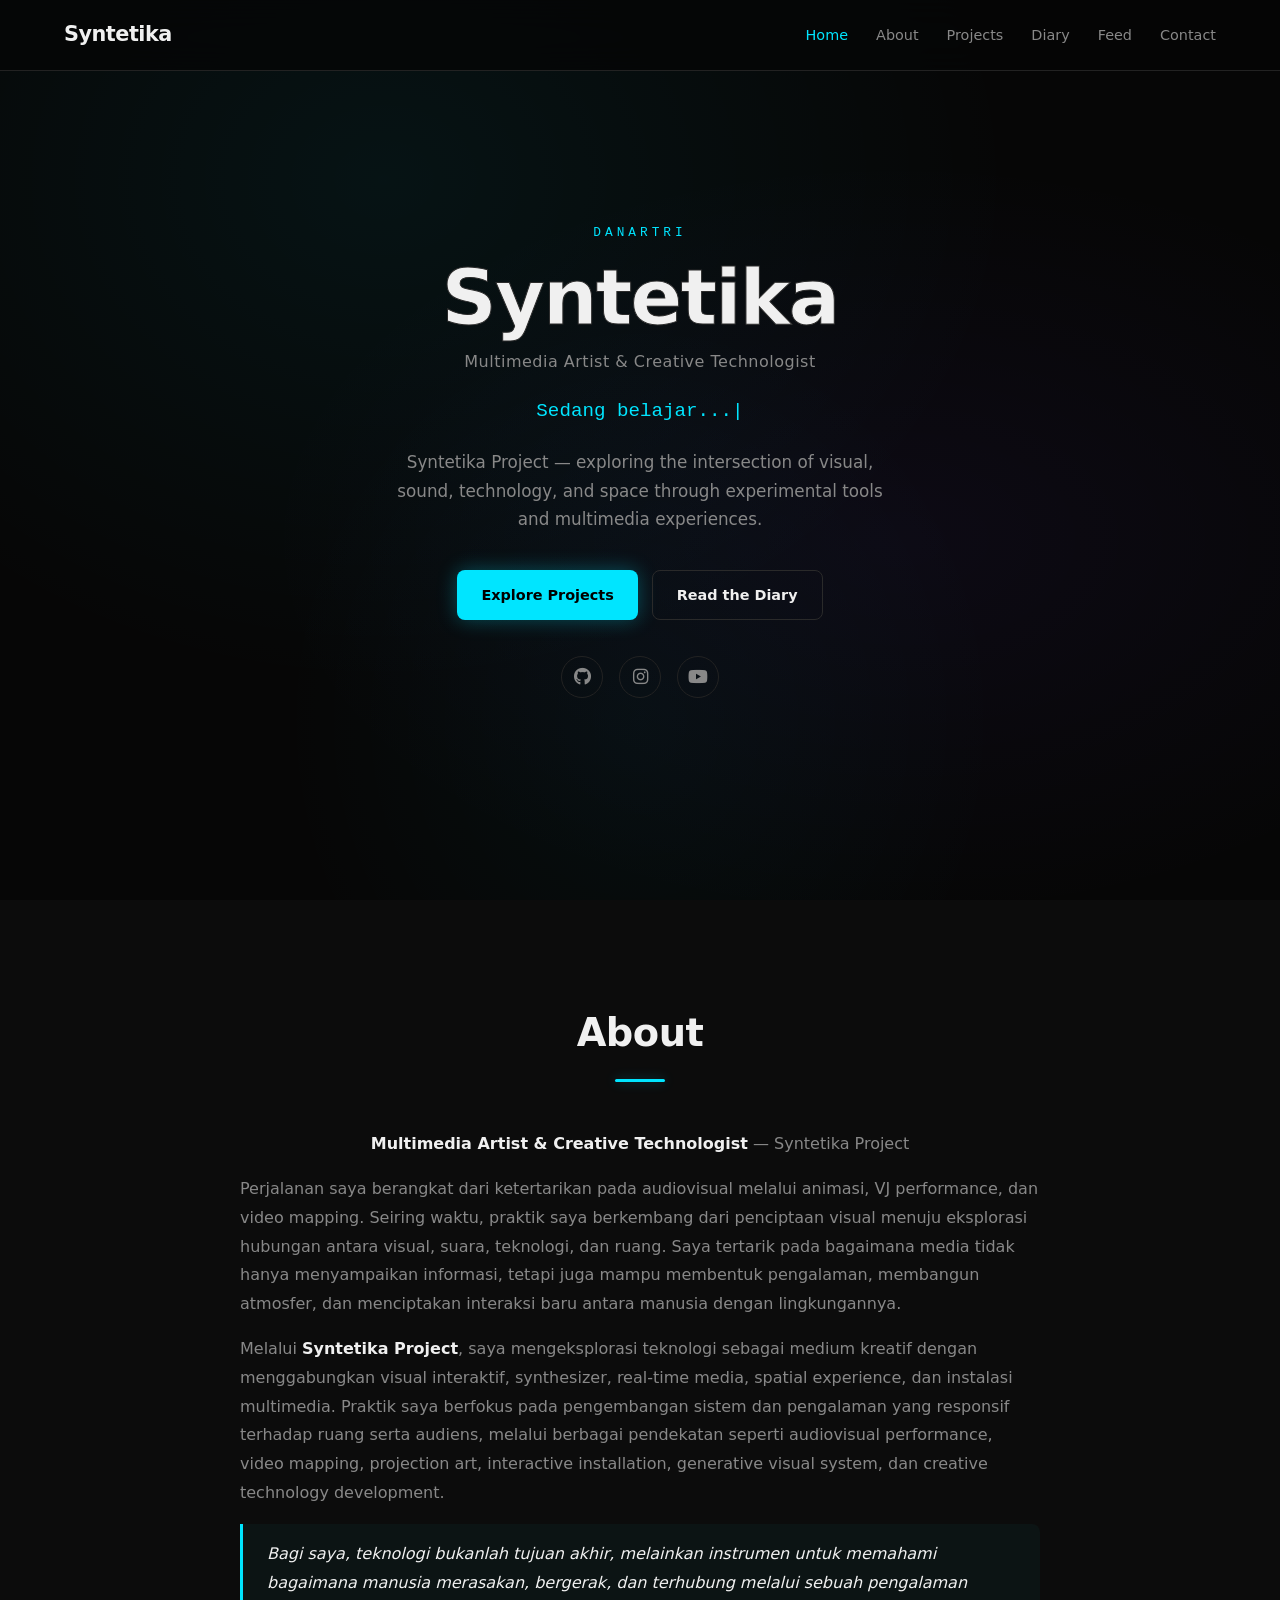
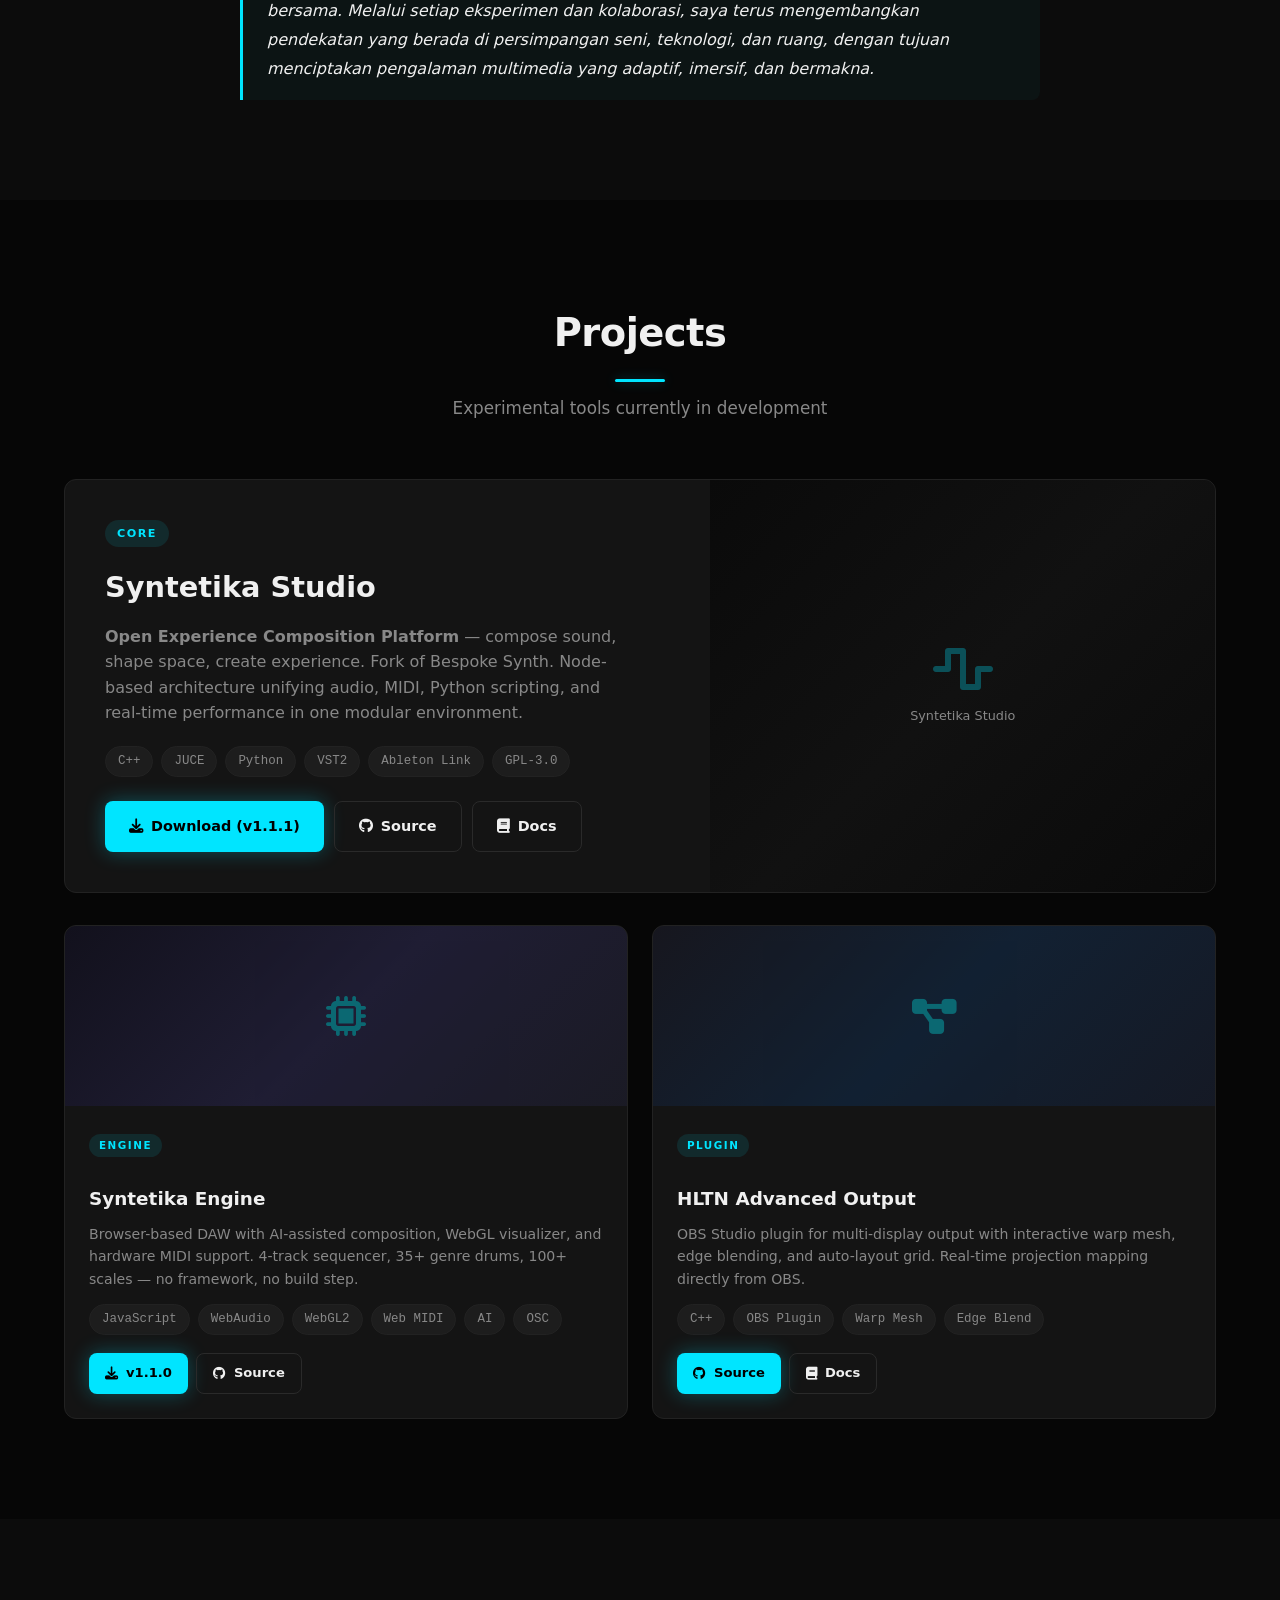
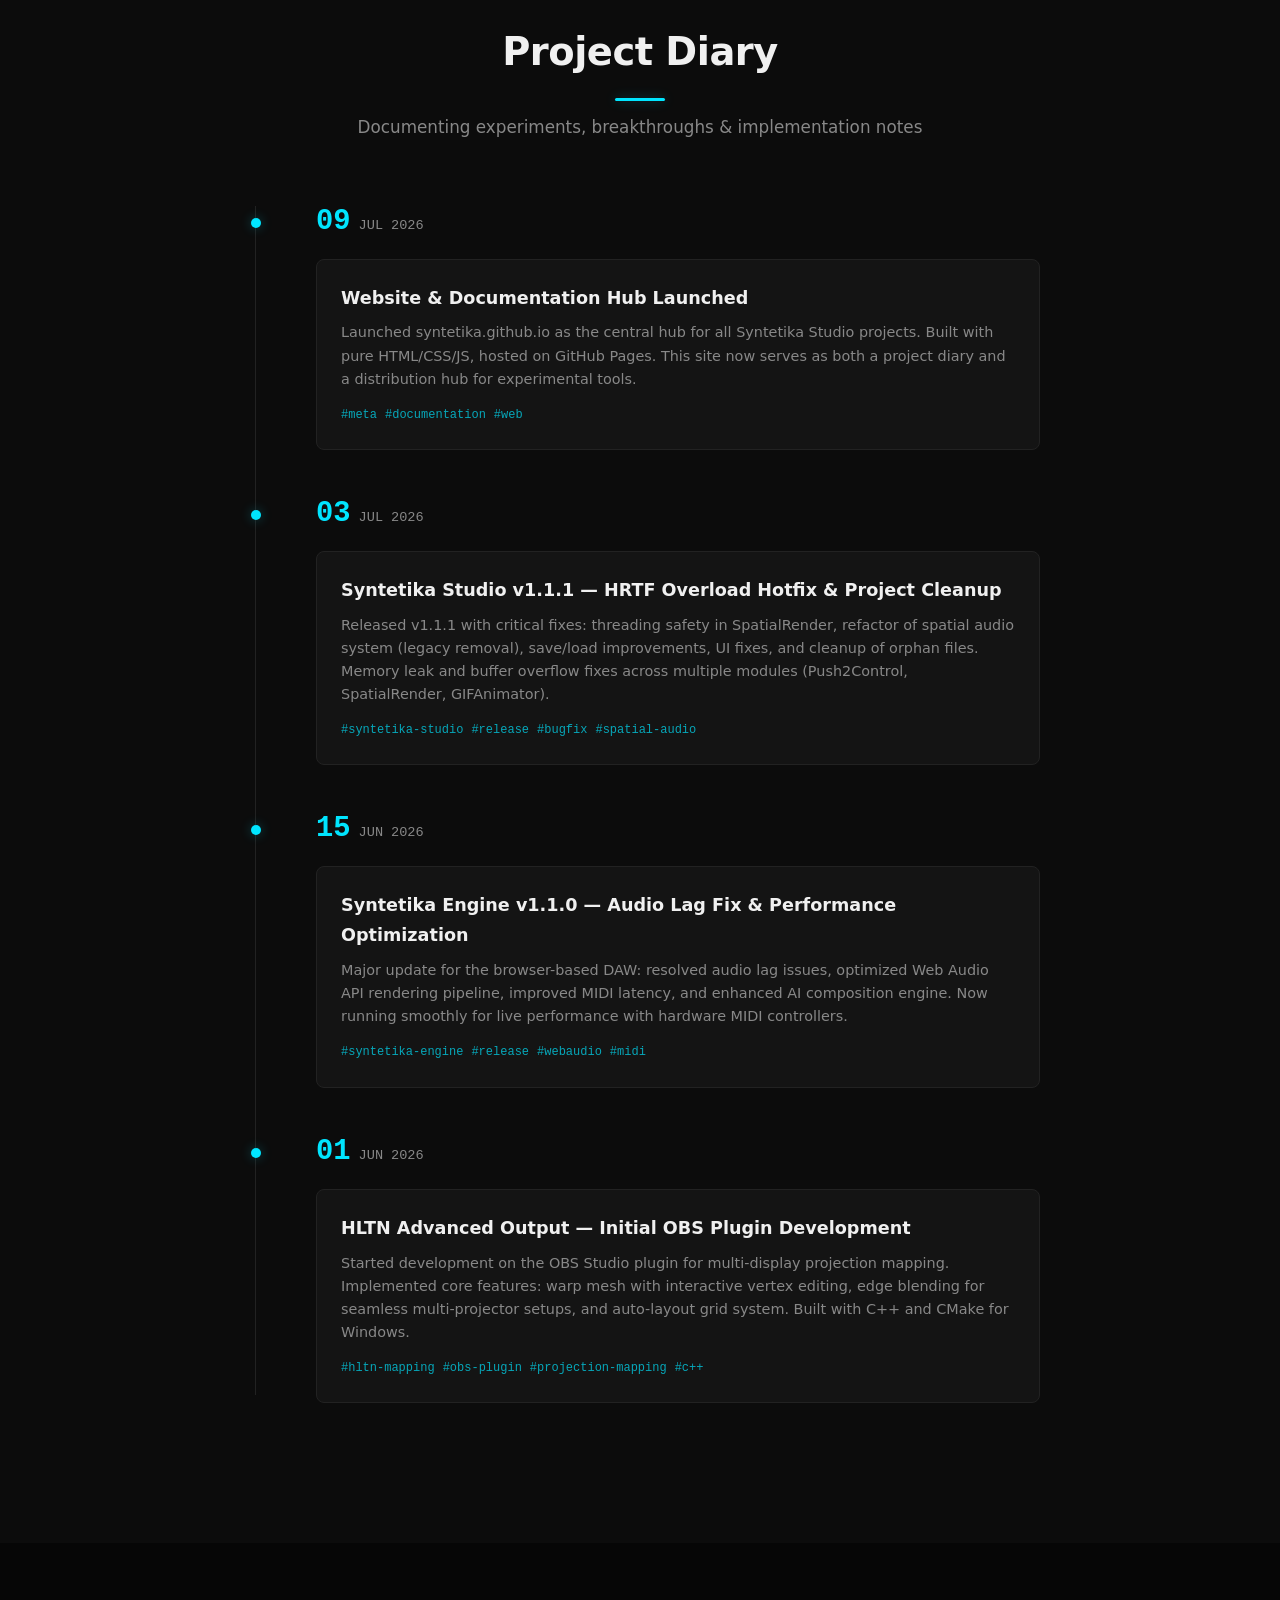
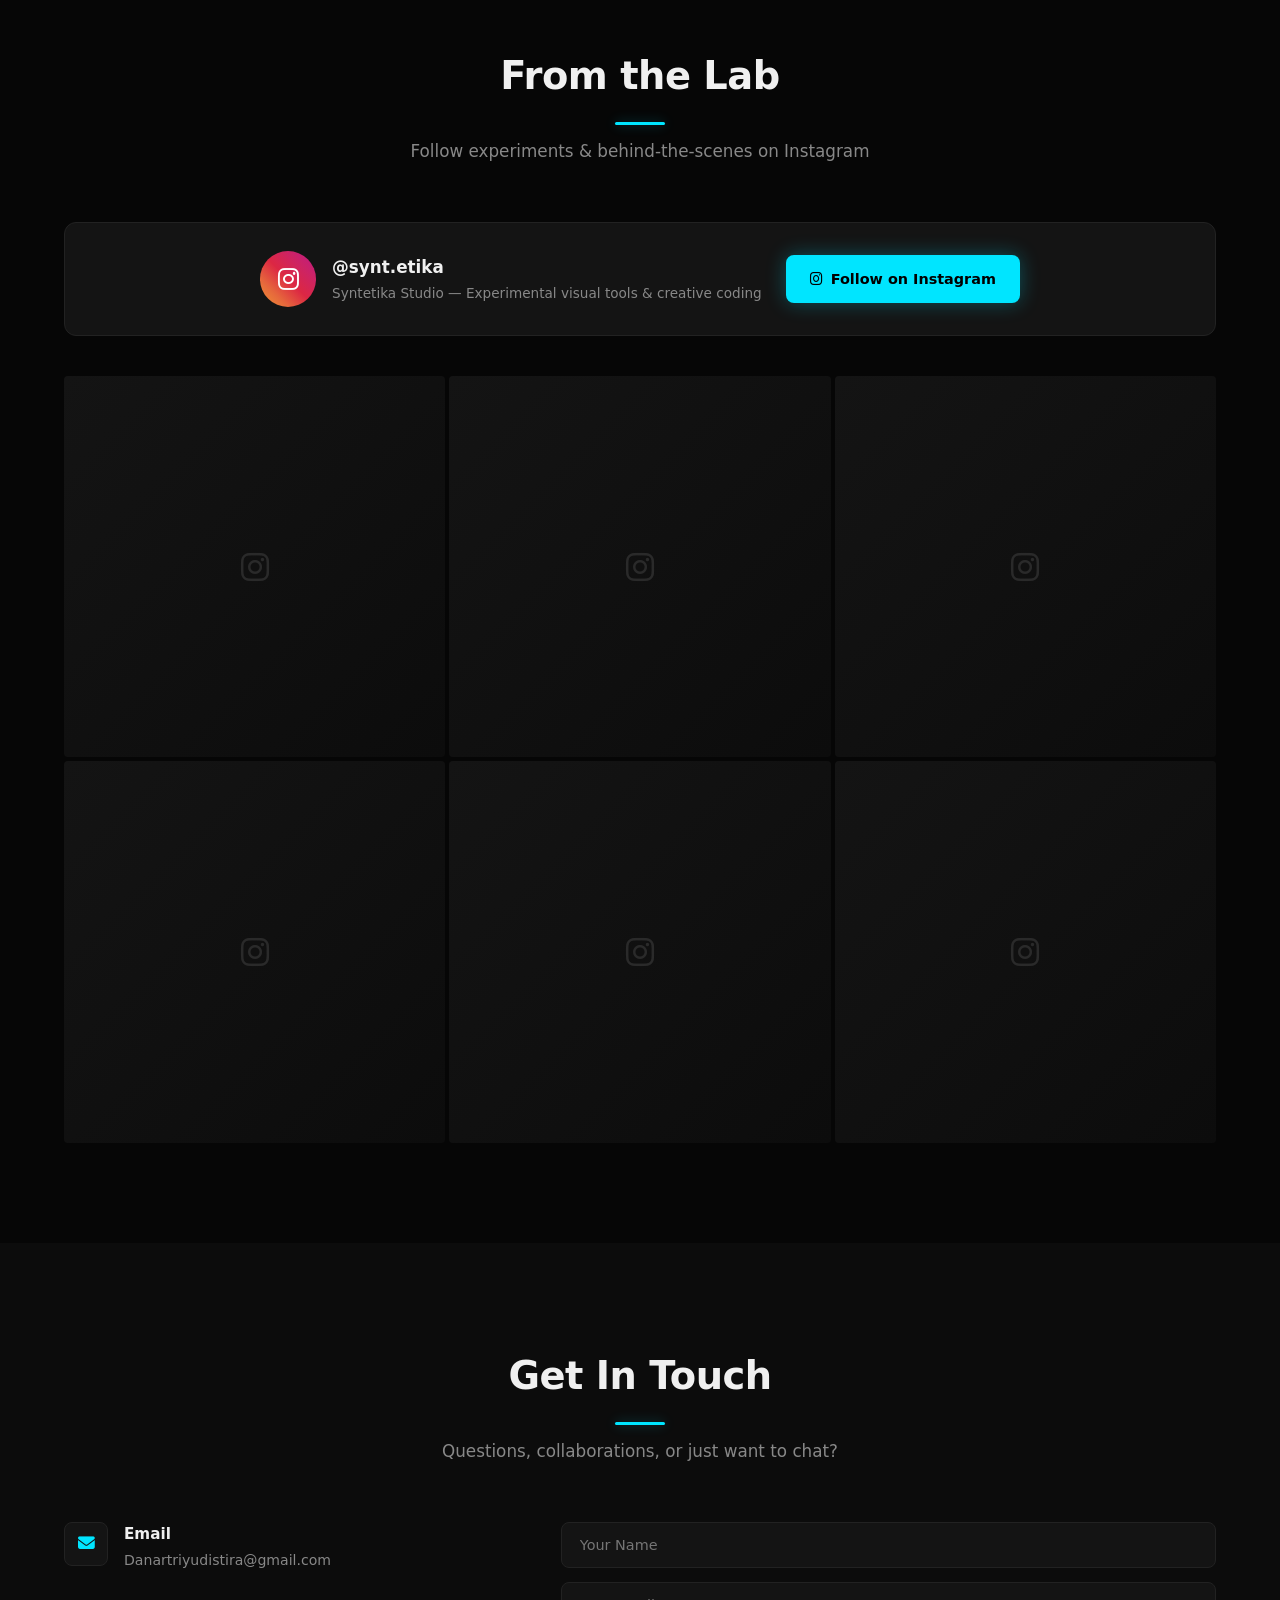
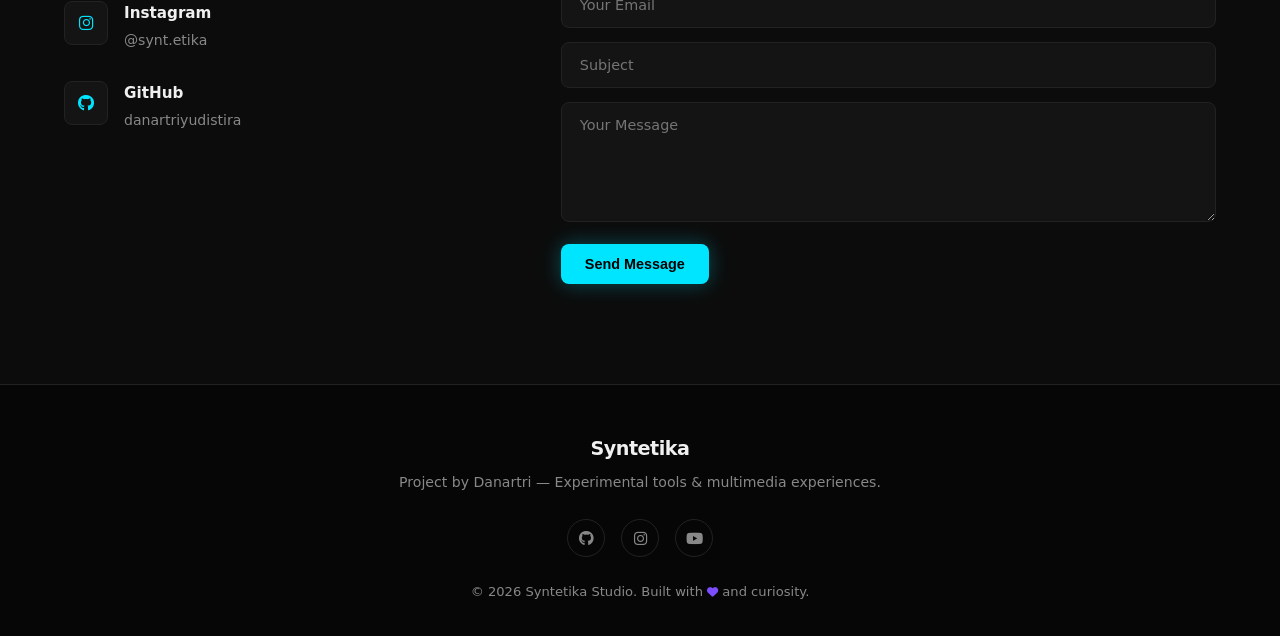
==== index.html @ bb84057e "Initial launch — Syntetika Project portfolio website" ====
<!DOCTYPE html>
<html lang="en">
<head>
    <meta charset="UTF-8">
    <meta name="viewport" content="width=device-width, initial-scale=1.0">
    <title>Syntetika Project — Danartri | Multimedia Artist & Creative Technologist</title>
    <meta name="description" content="Syntetika Project by Danartri — exploring visual, sound, technology, and space through experimental tools and multimedia experiences.">
    <link rel="stylesheet" href="css/style.css">
    <link rel="stylesheet" href="https://cdnjs.cloudflare.com/ajax/libs/font-awesome/6.5.0/css/all.min.css">
</head>
<body>
    <nav class="navbar">
        <div class="nav-container">
            <a href="#" class="nav-logo">Syntetika</a>
            <ul class="nav-menu">
                <li><a href="#home">Home</a></li>
                <li><a href="#about">About</a></li>
                <li><a href="#projects">Projects</a></li>
                <li><a href="#diary">Diary</a></li>
                <li><a href="#instagram">Feed</a></li>
                <li><a href="#contact">Contact</a></li>
            </ul>
            <button class="nav-toggle" aria-label="Toggle navigation">
                <i class="fas fa-bars"></i>
            </button>
        </div>
    </nav>

    <section id="home" class="hero">
        <div class="hero-bg"></div>
        <div class="hero-content">
            <p class="hero-label">DANARTRI</p>
            <h1 class="hero-name">Syntetika</h1>
            <p class="hero-subtitle">Multimedia Artist & Creative Technologist</p>
            <p class="hero-tagline"><span id="typed-text"></span><span class="cursor">|</span></p>
            <p class="hero-desc">Syntetika Project — exploring the intersection of visual, sound, technology, and space through experimental tools and multimedia experiences.</p>
            <div class="hero-buttons">
                <a href="#projects" class="btn btn-primary">Explore Projects</a>
                <a href="#diary" class="btn btn-outline">Read the Diary</a>
            </div>
            <div class="hero-socials">
                <a href="https://github.com/danartriyudistira" target="_blank" rel="noopener"><i class="fab fa-github"></i></a>
                <a href="https://instagram.com/synt.etika" target="_blank" rel="noopener"><i class="fab fa-instagram"></i></a>
                <a href="#" target="_blank" rel="noopener"><i class="fab fa-youtube"></i></a>
            </div>
        </div>
    </section>

    <section id="about" class="about">
        <div class="container">
            <h2 class="section-title">About</h2>
            <div class="about-content">
                <div class="about-text">
                    <p class="about-intro"><strong>Multimedia Artist & Creative Technologist</strong> — Syntetika Project</p>
                    <p>
                        Perjalanan saya berangkat dari ketertarikan pada audiovisual melalui animasi, VJ performance,
                        dan video mapping. Seiring waktu, praktik saya berkembang dari penciptaan visual menuju
                        eksplorasi hubungan antara visual, suara, teknologi, dan ruang. Saya tertarik pada bagaimana
                        media tidak hanya menyampaikan informasi, tetapi juga mampu membentuk pengalaman, membangun
                        atmosfer, dan menciptakan interaksi baru antara manusia dengan lingkungannya.
                    </p>
                    <p>
                        Melalui <strong>Syntetika Project</strong>, saya mengeksplorasi teknologi sebagai medium
                        kreatif dengan menggabungkan visual interaktif, synthesizer, real-time media, spatial
                        experience, dan instalasi multimedia. Praktik saya berfokus pada pengembangan sistem dan
                        pengalaman yang responsif terhadap ruang serta audiens, melalui berbagai pendekatan seperti
                        audiovisual performance, video mapping, projection art, interactive installation, generative
                        visual system, dan creative technology development.
                    </p>
                    <blockquote class="about-quote">
                        <em>Bagi saya, teknologi bukanlah tujuan akhir, melainkan instrumen untuk memahami bagaimana manusia merasakan, bergerak, dan terhubung melalui sebuah pengalaman bersama. Melalui setiap eksperimen dan kolaborasi, saya terus mengembangkan pendekatan yang berada di persimpangan seni, teknologi, dan ruang, dengan tujuan menciptakan pengalaman multimedia yang adaptif, imersif, dan bermakna.</em>
                    </blockquote>
                </div>
            </div>
        </div>
    </section>

    <section id="projects" class="projects">
        <div class="container">
            <h2 class="section-title">Projects</h2>
            <p class="section-subtitle">Experimental tools currently in development</p>

            <div class="project-featured" id="project-studio">
                <div class="project-featured-content">
                    <span class="project-badge">CORE</span>
                    <h3>Syntetika Studio</h3>
                    <p class="project-desc">
                        <strong>Open Experience Composition Platform</strong> — compose sound, shape space,
                        create experience. Fork of Bespoke Synth. Node-based architecture unifying audio, MIDI,
                        Python scripting, and real-time performance in one modular environment.
                    </p>
                    <div class="project-tags">
                        <span>C++</span><span>JUCE</span><span>Python</span><span>VST2</span><span>Ableton Link</span><span>GPL-3.0</span>
                    </div>
                    <div class="project-actions">
                        <a href="https://github.com/danartriyudistira/Syntetika-Studio/releases" target="_blank" rel="noopener" class="btn btn-primary"><i class="fas fa-download"></i> Download (v1.1.1)</a>
                        <a href="https://github.com/danartriyudistira/Syntetika-Studio" target="_blank" rel="noopener" class="btn btn-outline"><i class="fab fa-github"></i> Source</a>
                        <a href="#diary" class="btn btn-outline"><i class="fas fa-book"></i> Docs</a>
                    </div>
                </div>
                <div class="project-featured-visual">
                    <div class="visual-placeholder">
                        <i class="fas fa-wave-square"></i>
                        <span>Syntetika Studio</span>
                    </div>
                </div>
            </div>

            <div class="projects-grid">
                <div class="project-card" id="project-engine">
                    <div class="project-img">
                        <div class="project-img-placeholder" style="background: linear-gradient(135deg, #0f0c29, #302b63, #24243e);">
                            <i class="fas fa-microchip"></i>
                        </div>
                    </div>
                    <div class="project-info">
                        <span class="project-badge small">ENGINE</span>
                        <h3>Syntetika Engine</h3>
                        <p>Browser-based DAW with AI-assisted composition, WebGL visualizer, and hardware MIDI support. 4-track sequencer, 35+ genre drums, 100+ scales — no framework, no build step.</p>
                        <div class="project-tags">
                            <span>JavaScript</span><span>WebAudio</span><span>WebGL2</span><span>Web MIDI</span><span>AI</span><span>OSC</span>
                        </div>
                        <div class="project-actions">
                            <a href="https://github.com/danartriyudistira/syntetika_engine/releases" target="_blank" rel="noopener" class="btn btn-primary btn-sm"><i class="fas fa-download"></i> v1.1.0</a>
                            <a href="https://github.com/danartriyudistira/syntetika_engine" target="_blank" rel="noopener" class="btn btn-outline btn-sm"><i class="fab fa-github"></i> Source</a>
                        </div>
                    </div>
                </div>

                <div class="project-card" id="project-mapping">
                    <div class="project-img">
                        <div class="project-img-placeholder" style="background: linear-gradient(135deg, #1a1a2e, #0f3460, #16213e);">
                            <i class="fas fa-project-diagram"></i>
                        </div>
                    </div>
                    <div class="project-info">
                        <span class="project-badge small">PLUGIN</span>
                        <h3>HLTN Advanced Output</h3>
                        <p>OBS Studio plugin for multi-display output with interactive warp mesh, edge blending, and auto-layout grid. Real-time projection mapping directly from OBS.</p>
                        <div class="project-tags">
                            <span>C++</span><span>OBS Plugin</span><span>Warp Mesh</span><span>Edge Blend</span>
                        </div>
                        <div class="project-actions">
                            <a href="https://github.com/danartriyudistira/Hltn-advance-mapping" target="_blank" rel="noopener" class="btn btn-primary btn-sm"><i class="fab fa-github"></i> Source</a>
                            <a href="https://github.com/danartriyudistira/Hltn-advance-mapping#readme" target="_blank" rel="noopener" class="btn btn-outline btn-sm"><i class="fas fa-book"></i> Docs</a>
                        </div>
                    </div>
                </div>
            </div>
        </div>
    </section>

    <section id="diary" class="diary">
        <div class="container">
            <h2 class="section-title">Project Diary</h2>
            <p class="section-subtitle">Documenting experiments, breakthroughs & implementation notes</p>

            <div class="diary-timeline">
                <div class="diary-entry">
                    <div class="diary-date">
                        <span class="date-day">09</span>
                        <span class="date-month">JUL</span>
                        <span class="date-year">2026</span>
                    </div>
                    <div class="diary-body">
                        <h3>Website & Documentation Hub Launched</h3>
                        <p>
                            Launched syntetika.github.io as the central hub for all Syntetika Studio projects.
                            Built with pure HTML/CSS/JS, hosted on GitHub Pages. This site now serves as both
                            a project diary and a distribution hub for experimental tools.
                        </p>
                        <div class="diary-tags">
                            <span>#meta</span><span>#documentation</span><span>#web</span>
                        </div>
                    </div>
                </div>

                <div class="diary-entry">
                    <div class="diary-date">
                        <span class="date-day">03</span>
                        <span class="date-month">JUL</span>
                        <span class="date-year">2026</span>
                    </div>
                    <div class="diary-body">
                        <h3>Syntetika Studio v1.1.1 — HRTF Overload Hotfix & Project Cleanup</h3>
                        <p>
                            Released v1.1.1 with critical fixes: threading safety in SpatialRender,
                            refactor of spatial audio system (legacy removal), save/load improvements,
                            UI fixes, and cleanup of orphan files. Memory leak and buffer overflow fixes
                            across multiple modules (Push2Control, SpatialRender, GIFAnimator).
                        </p>
                        <div class="diary-tags">
                            <span>#syntetika-studio</span><span>#release</span><span>#bugfix</span><span>#spatial-audio</span>
                        </div>
                    </div>
                </div>

                <div class="diary-entry">
                    <div class="diary-date">
                        <span class="date-day">15</span>
                        <span class="date-month">JUN</span>
                        <span class="date-year">2026</span>
                    </div>
                    <div class="diary-body">
                        <h3>Syntetika Engine v1.1.0 — Audio Lag Fix & Performance Optimization</h3>
                        <p>
                            Major update for the browser-based DAW: resolved audio lag issues,
                            optimized Web Audio API rendering pipeline, improved MIDI latency,
                            and enhanced AI composition engine. Now running smoothly for live
                            performance with hardware MIDI controllers.
                        </p>
                        <div class="diary-tags">
                            <span>#syntetika-engine</span><span>#release</span><span>#webaudio</span><span>#midi</span>
                        </div>
                    </div>
                </div>

                <div class="diary-entry">
                    <div class="diary-date">
                        <span class="date-day">01</span>
                        <span class="date-month">JUN</span>
                        <span class="date-year">2026</span>
                    </div>
                    <div class="diary-body">
                        <h3>HLTN Advanced Output — Initial OBS Plugin Development</h3>
                        <p>
                            Started development on the OBS Studio plugin for multi-display projection mapping.
                            Implemented core features: warp mesh with interactive vertex editing,
                            edge blending for seamless multi-projector setups, and auto-layout grid
                            system. Built with C++ and CMake for Windows.
                        </p>
                        <div class="diary-tags">
                            <span>#hltn-mapping</span><span>#obs-plugin</span><span>#projection-mapping</span><span>#c++</span>
                        </div>
                    </div>
                </div>
            </div>
        </div>
    </section>

    <section id="instagram" class="instagram">
        <div class="container">
            <h2 class="section-title">From the Lab</h2>
            <p class="section-subtitle">Follow experiments & behind-the-scenes on Instagram</p>

            <div class="instagram-cta">
                <div class="ig-profile">
                    <div class="ig-avatar"><i class="fab fa-instagram"></i></div>
                    <div class="ig-info">
                        <h3>@synt.etika</h3>
                        <p>Syntetika Studio — Experimental visual tools & creative coding</p>
                    </div>
                </div>
                <a href="https://instagram.com/synt.etika" target="_blank" rel="noopener" class="btn btn-primary">
                    <i class="fab fa-instagram"></i> Follow on Instagram
                </a>
            </div>

            <div class="instagram-grid" id="ig-feed">
                <a href="https://instagram.com/synt.etika" target="_blank" rel="noopener" class="ig-item">
                    <div class="ig-placeholder"><i class="fab fa-instagram"></i></div>
                    <div class="ig-overlay"><i class="fab fa-instagram"></i></div>
                </a>
                <a href="https://instagram.com/synt.etika" target="_blank" rel="noopener" class="ig-item">
                    <div class="ig-placeholder"><i class="fab fa-instagram"></i></div>
                    <div class="ig-overlay"><i class="fab fa-instagram"></i></div>
                </a>
                <a href="https://instagram.com/synt.etika" target="_blank" rel="noopener" class="ig-item">
                    <div class="ig-placeholder"><i class="fab fa-instagram"></i></div>
                    <div class="ig-overlay"><i class="fab fa-instagram"></i></div>
                </a>
                <a href="https://instagram.com/synt.etika" target="_blank" rel="noopener" class="ig-item">
                    <div class="ig-placeholder"><i class="fab fa-instagram"></i></div>
                    <div class="ig-overlay"><i class="fab fa-instagram"></i></div>
                </a>
                <a href="https://instagram.com/synt.etika" target="_blank" rel="noopener" class="ig-item">
                    <div class="ig-placeholder"><i class="fab fa-instagram"></i></div>
                    <div class="ig-overlay"><i class="fab fa-instagram"></i></div>
                </a>
                <a href="https://instagram.com/synt.etika" target="_blank" rel="noopener" class="ig-item">
                    <div class="ig-placeholder"><i class="fab fa-instagram"></i></div>
                    <div class="ig-overlay"><i class="fab fa-instagram"></i></div>
                </a>
            </div>
        </div>
    </section>

    <section id="contact" class="contact">
        <div class="container">
            <h2 class="section-title">Get In Touch</h2>
            <p class="section-subtitle">Questions, collaborations, or just want to chat?</p>
            <div class="contact-content">
                <div class="contact-info">
                    <div class="contact-item">
                        <i class="fas fa-envelope"></i>
                        <div>
                            <h4>Email</h4>
                            <p>Danartriyudistira@gmail.com</p>
                        </div>
                    </div>
                    <div class="contact-item">
                        <i class="fab fa-instagram"></i>
                        <div>
                            <h4>Instagram</h4>
                            <p>@synt.etika</p>
                        </div>
                    </div>
                    <div class="contact-item">
                        <i class="fab fa-github"></i>
                        <div>
                            <h4>GitHub</h4>
                            <p>danartriyudistira</p>
                        </div>
                    </div>
                </div>
                <form class="contact-form" action="#" method="POST">
                    <div class="form-group">
                        <input type="text" placeholder="Your Name" required>
                    </div>
                    <div class="form-group">
                        <input type="email" placeholder="Your Email" required>
                    </div>
                    <div class="form-group">
                        <input type="text" placeholder="Subject">
                    </div>
                    <div class="form-group">
                        <textarea placeholder="Your Message" rows="5" required></textarea>
                    </div>
                    <button type="submit" class="btn btn-primary">Send Message</button>
                </form>
            </div>
        </div>
    </section>

    <footer class="footer">
        <div class="container">
            <div class="footer-brand">
                <span class="footer-logo">Syntetika</span>
                <p>Project by Danartri — Experimental tools & multimedia experiences.</p>
            </div>
            <div class="footer-socials">
                <a href="https://github.com/danartriyudistira" target="_blank" rel="noopener"><i class="fab fa-github"></i></a>
                <a href="https://instagram.com/synt.etika" target="_blank" rel="noopener"><i class="fab fa-instagram"></i></a>
                <a href="#" target="_blank" rel="noopener"><i class="fab fa-youtube"></i></a>
            </div>
            <p class="footer-copy">&copy; 2026 Syntetika Studio. Built with <i class="fas fa-heart"></i> and curiosity.</p>
        </div>
    </footer>

    <a href="#home" class="back-to-top" aria-label="Back to top">
        <i class="fas fa-arrow-up"></i>
    </a>

    <script src="js/script.js"></script>
</body>
</html>
---- css/style.css ----
/* ===== CSS Variables ===== */
:root {
    --bg-primary: #060606;
    --bg-secondary: #0c0c0c;
    --bg-card: #141414;
    --bg-card-hover: #1a1a1a;
    --text-primary: #f0f0f0;
    --text-secondary: #888888;
    --accent: #00e5ff;
    --accent-glow: rgba(0, 229, 255, 0.3);
    --accent2: #7c4dff;
    --accent2-glow: rgba(124, 77, 255, 0.3);
    --border: #222222;
    --border-light: #2a2a2a;
    --radius: 12px;
    --radius-sm: 8px;
    --transition: 0.3s cubic-bezier(0.4, 0, 0.2, 1);
    --max-width: 1200px;
    --font-mono: 'Consolas', 'Monaco', 'Courier New', monospace;
}

/* ===== Reset & Base ===== */
*, *::before, *::after { margin: 0; padding: 0; box-sizing: border-box; }

html {
    scroll-behavior: smooth;
    scroll-padding-top: 80px;
}

body {
    font-family: 'Segoe UI', system-ui, -apple-system, sans-serif;
    background-color: var(--bg-primary);
    color: var(--text-primary);
    line-height: 1.7;
    overflow-x: hidden;
    -webkit-font-smoothing: antialiased;
}

a { text-decoration: none; color: inherit; }
ul { list-style: none; }
img { max-width: 100%; display: block; }

.container {
    max-width: var(--max-width);
    margin: 0 auto;
    padding: 0 24px;
}

/* ===== Section Shared ===== */
section { padding: 100px 0; }

.section-title {
    font-size: clamp(1.8rem, 3vw, 2.5rem);
    font-weight: 700;
    text-align: center;
    margin-bottom: 12px;
    letter-spacing: -0.5px;
}

.section-title::after {
    content: '';
    display: block;
    width: 50px;
    height: 3px;
    background: var(--accent);
    margin: 14px auto 0;
    border-radius: 2px;
    box-shadow: 0 0 12px var(--accent-glow);
}

.section-subtitle {
    text-align: center;
    color: var(--text-secondary);
    font-size: 1.05rem;
    margin-bottom: 56px;
}

.highlight { color: var(--accent); }

/* ===== Buttons ===== */
.btn {
    display: inline-flex;
    align-items: center;
    gap: 8px;
    padding: 12px 24px;
    border-radius: var(--radius-sm);
    font-weight: 600;
    font-size: 0.9rem;
    transition: all var(--transition);
    cursor: pointer;
    border: none;
    white-space: nowrap;
}

.btn-primary {
    background: var(--accent);
    color: #000;
    box-shadow: 0 0 20px var(--accent-glow);
}

.btn-primary:hover {
    box-shadow: 0 0 32px var(--accent-glow);
    transform: translateY(-2px);
}

.btn-outline {
    border: 1px solid var(--border-light);
    color: var(--text-primary);
    background: transparent;
}

.btn-outline:hover {
    border-color: var(--accent);
    color: var(--accent);
    background: rgba(0, 229, 255, 0.05);
}

.btn-sm { padding: 8px 16px; font-size: 0.82rem; }

/* ===== Navbar ===== */
.navbar {
    position: fixed;
    top: 0; left: 0; width: 100%;
    z-index: 1000;
    backdrop-filter: blur(16px);
    background: rgba(6, 6, 6, 0.85);
    border-bottom: 1px solid var(--border);
}

.nav-container {
    max-width: var(--max-width);
    margin: 0 auto;
    padding: 0 24px;
    display: flex;
    justify-content: space-between;
    align-items: center;
    height: 70px;
}

.nav-logo {
    font-size: 1.3rem;
    font-weight: 700;
    letter-spacing: -0.5px;
    color: var(--text-primary);
}

.nav-logo .dot { color: var(--accent); }

.nav-menu { display: flex; gap: 28px; }

.nav-menu a {
    font-size: 0.9rem;
    color: var(--text-secondary);
    transition: color var(--transition);
    position: relative;
}

.nav-menu a::after {
    content: '';
    position: absolute;
    bottom: -4px; left: 0;
    width: 0; height: 2px;
    background: var(--accent);
    transition: width var(--transition);
    box-shadow: 0 0 8px var(--accent-glow);
}

.nav-menu a:hover { color: var(--text-primary); }
.nav-menu a:hover::after { width: 100%; }

.nav-toggle {
    display: none;
    background: none;
    border: none;
    color: var(--text-primary);
    font-size: 1.4rem;
    cursor: pointer;
}

/* ===== Hero ===== */
.hero {
    min-height: 100vh;
    display: flex;
    align-items: center;
    justify-content: center;
    text-align: center;
    padding: 100px 24px 80px;
    position: relative;
    overflow: hidden;
}

.hero-bg {
    position: absolute;
    inset: 0;
    background:
        radial-gradient(ellipse at 30% 20%, rgba(0, 229, 255, 0.06) 0%, transparent 50%),
        radial-gradient(ellipse at 70% 60%, rgba(124, 77, 255, 0.06) 0%, transparent 50%),
        radial-gradient(ellipse at 50% 80%, rgba(0, 229, 255, 0.04) 0%, transparent 40%);
    pointer-events: none;
}

.hero-content { position: relative; z-index: 1; max-width: 700px; }

.hero-label {
    font-family: var(--font-mono);
    font-size: 0.8rem;
    letter-spacing: 4px;
    color: var(--accent);
    margin-bottom: 16px;
}

.hero-name {
    font-size: clamp(3rem, 6vw, 5rem);
    font-weight: 800;
    line-height: 1;
    margin-bottom: 12px;
    letter-spacing: -2px;
    color: var(--text-primary);
    -webkit-text-stroke: 1px var(--border-light);
}

.hero-subtitle {
    font-size: 1rem;
    color: var(--text-secondary);
    margin-bottom: 20px;
    font-weight: 400;
    letter-spacing: 0.5px;
}

.hero-tagline {
    font-size: 1.2rem;
    font-family: var(--font-mono);
    color: var(--accent);
    margin-bottom: 20px;
    min-height: 28px;
}

.cursor { animation: blink 0.8s infinite; color: var(--accent); }
@keyframes blink { 0%, 100% { opacity: 1; } 50% { opacity: 0; } }

.hero-desc {
    font-size: 1.05rem;
    color: var(--text-secondary);
    margin-bottom: 36px;
    max-width: 520px;
    margin-left: auto;
    margin-right: auto;
    line-height: 1.7;
}

.hero-buttons {
    display: flex;
    gap: 14px;
    justify-content: center;
    flex-wrap: wrap;
    margin-bottom: 36px;
}

.hero-socials {
    display: flex;
    justify-content: center;
    gap: 16px;
}

.hero-socials a {
    width: 42px; height: 42px;
    border: 1px solid var(--border);
    border-radius: 50%;
    display: flex;
    align-items: center;
    justify-content: center;
    font-size: 1.1rem;
    color: var(--text-secondary);
    transition: all var(--transition);
}

.hero-socials a:hover {
    color: var(--accent);
    border-color: var(--accent);
    box-shadow: 0 0 16px var(--accent-glow);
    transform: translateY(-2px);
}

/* ===== About ===== */
.about { background: var(--bg-secondary); }

.about-content {
    max-width: 800px;
    margin: 48px auto 0;
}

.about-text p {
    color: var(--text-secondary);
    margin-bottom: 16px;
    font-size: 1rem;
    line-height: 1.8;
}

.about-text strong { color: var(--text-primary); }

.about-intro {
    text-align: center;
    font-size: 1.15rem;
    color: var(--text-primary);
    margin-bottom: 28px;
}

.about-practices {
    display: flex;
    flex-wrap: wrap;
    gap: 10px;
    margin-bottom: 24px;
}

.about-practices span {
    background: rgba(0, 229, 255, 0.08);
    border: 1px solid rgba(0, 229, 255, 0.2);
    color: var(--accent);
    padding: 6px 16px;
    border-radius: 20px;
    font-size: 0.85rem;
}

.about-quote {
    border-left: 3px solid var(--accent);
    padding: 16px 24px;
    margin-top: 8px;
    background: rgba(0, 229, 255, 0.03);
    border-radius: 0 var(--radius-sm) var(--radius-sm) 0;
}

.about-quote em {
    color: var(--text-primary);
    font-size: 1rem;
    line-height: 1.8;
}

/* ===== Projects ===== */
.projects { background: var(--bg-primary); }

/* Featured Project */
.project-featured {
    display: grid;
    grid-template-columns: 1.2fr 1fr;
    gap: 40px;
    background: var(--bg-card);
    border: 1px solid var(--border);
    border-radius: var(--radius);
    overflow: hidden;
    margin-bottom: 32px;
    transition: border-color var(--transition);
}

.project-featured:hover { border-color: var(--accent); }

.project-featured-content {
    padding: 40px;
    display: flex;
    flex-direction: column;
    justify-content: center;
}

.project-badge {
    display: inline-block;
    background: rgba(0, 229, 255, 0.1);
    color: var(--accent);
    padding: 4px 12px;
    border-radius: 20px;
    font-size: 0.7rem;
    font-weight: 700;
    letter-spacing: 1.5px;
    margin-bottom: 16px;
    width: fit-content;
}

.project-badge.small { padding: 3px 10px; font-size: 0.65rem; }

.project-featured-content h3 { font-size: 1.8rem; margin-bottom: 12px; }

.project-desc {
    color: var(--text-secondary);
    margin-bottom: 20px;
    line-height: 1.6;
}

.project-tags {
    display: flex;
    flex-wrap: wrap;
    gap: 8px;
    margin-bottom: 24px;
}

.project-tags span {
    background: rgba(255, 255, 255, 0.04);
    color: var(--text-secondary);
    padding: 4px 12px;
    border-radius: 20px;
    font-size: 0.78rem;
    font-family: var(--font-mono);
    border: 1px solid var(--border);
}

.project-actions { display: flex; flex-wrap: wrap; gap: 10px; }

.project-featured-visual {
    min-height: 320px;
    display: flex;
}

.visual-placeholder {
    width: 100%;
    background: linear-gradient(135deg, #0a0a0a, #111, #0a0a0a);
    display: flex;
    flex-direction: column;
    align-items: center;
    justify-content: center;
    gap: 12px;
    color: var(--border-light);
}

.visual-placeholder i { font-size: 3rem; color: var(--accent); opacity: 0.3; }
.visual-placeholder span { font-size: 0.8rem; color: var(--text-secondary); }

/* Project Grid */
.projects-grid {
    display: grid;
    grid-template-columns: repeat(auto-fit, minmax(340px, 1fr));
    gap: 24px;
}

.project-card {
    background: var(--bg-card);
    border: 1px solid var(--border);
    border-radius: var(--radius);
    overflow: hidden;
    transition: all var(--transition);
}

.project-card:hover {
    transform: translateY(-4px);
    border-color: var(--accent);
    box-shadow: 0 8px 32px rgba(0, 0, 0, 0.4);
}

.project-img { height: 180px; overflow: hidden; }

.project-img-placeholder {
    width: 100%; height: 100%;
    display: flex;
    align-items: center;
    justify-content: center;
    font-size: 2.5rem;
    color: var(--accent);
    opacity: 0.4;
}

.project-info { padding: 24px; }

.project-info h3 { font-size: 1.15rem; margin: 10px 0 8px; }

.project-info p {
    color: var(--text-secondary);
    font-size: 0.88rem;
    margin-bottom: 14px;
    line-height: 1.6;
}

.project-info .project-tags { margin-bottom: 18px; }
.project-info .project-actions { gap: 8px; }

/* ===== Diary ===== */
.diary { background: var(--bg-secondary); }

.diary-timeline {
    max-width: 800px;
    margin: 0 auto;
    position: relative;
    padding-left: 40px;
}

.diary-timeline::before {
    content: '';
    position: absolute;
    left: 15px;
    top: 8px;
    bottom: 8px;
    width: 1px;
    background: var(--border);
}

.diary-entry {
    position: relative;
    margin-bottom: 40px;
    padding-left: 36px;
}

.diary-entry::before {
    content: '';
    position: absolute;
    left: -29px;
    top: 20px;
    width: 10px;
    height: 10px;
    border-radius: 50%;
    background: var(--accent);
    box-shadow: 0 0 12px var(--accent-glow);
}

.diary-date {
    display: flex;
    gap: 8px;
    align-items: baseline;
    margin-bottom: 12px;
    font-family: var(--font-mono);
}

.date-day { font-size: 1.8rem; font-weight: 700; color: var(--accent); }
.date-month { font-size: 0.85rem; color: var(--text-secondary); text-transform: uppercase; }
.date-year { font-size: 0.85rem; color: var(--text-secondary); }

.diary-body {
    background: var(--bg-card);
    border: 1px solid var(--border);
    border-radius: var(--radius-sm);
    padding: 24px;
    transition: border-color var(--transition);
}

.diary-body:hover { border-color: var(--border-light); }

.diary-body h3 {
    font-size: 1.1rem;
    margin-bottom: 8px;
}

.diary-body p {
    color: var(--text-secondary);
    font-size: 0.9rem;
    line-height: 1.6;
}

.diary-tags {
    display: flex;
    flex-wrap: wrap;
    gap: 8px;
    margin-top: 14px;
}

.diary-tags span {
    font-family: var(--font-mono);
    font-size: 0.75rem;
    color: var(--accent);
    opacity: 0.7;
}

/* ===== Instagram ===== */
.instagram { background: var(--bg-primary); }

.instagram-cta {
    display: flex;
    align-items: center;
    justify-content: center;
    gap: 24px;
    flex-wrap: wrap;
    margin-bottom: 40px;
    padding: 28px;
    background: var(--bg-card);
    border: 1px solid var(--border);
    border-radius: var(--radius);
}

.ig-profile { display: flex; align-items: center; gap: 16px; }

.ig-avatar {
    width: 56px; height: 56px;
    border-radius: 50%;
    background: linear-gradient(45deg, #f09433, #e6683c, #dc2743, #cc2366, #bc1888);
    display: flex;
    align-items: center;
    justify-content: center;
    font-size: 1.5rem;
    color: #fff;
    flex-shrink: 0;
}

.ig-info h3 { font-size: 1.05rem; }
.ig-info p { font-size: 0.85rem; color: var(--text-secondary); }

.instagram-grid {
    display: grid;
    grid-template-columns: repeat(3, 1fr);
    gap: 4px;
}

.ig-item {
    position: relative;
    aspect-ratio: 1;
    overflow: hidden;
    border-radius: 4px;
}

.ig-placeholder {
    width: 100%; height: 100%;
    background: linear-gradient(135deg, var(--bg-card), var(--bg-secondary));
    display: flex;
    align-items: center;
    justify-content: center;
    font-size: 2rem;
    color: var(--border-light);
    transition: all var(--transition);
}

.ig-overlay {
    position: absolute;
    inset: 0;
    background: rgba(0, 0, 0, 0.7);
    display: flex;
    align-items: center;
    justify-content: center;
    font-size: 1.5rem;
    color: #fff;
    opacity: 0;
    transition: opacity var(--transition);
}

.ig-item:hover .ig-overlay { opacity: 1; }
.ig-item:hover .ig-placeholder { transform: scale(1.05); }

/* ===== Contact ===== */
.contact { background: var(--bg-secondary); }

.contact-content {
    display: grid;
    grid-template-columns: 1fr 1.5fr;
    gap: 60px;
    margin-top: 48px;
}

.contact-item {
    display: flex;
    align-items: flex-start;
    gap: 16px;
    margin-bottom: 28px;
}

.contact-item i {
    width: 44px; height: 44px;
    background: var(--bg-card);
    border: 1px solid var(--border);
    border-radius: var(--radius-sm);
    display: flex;
    align-items: center;
    justify-content: center;
    font-size: 1.05rem;
    color: var(--accent);
    flex-shrink: 0;
}

.contact-item h4 { font-size: 0.95rem; margin-bottom: 2px; }
.contact-item p { color: var(--text-secondary); font-size: 0.88rem; }

.contact-form { display: flex; flex-direction: column; gap: 14px; }

.form-group input,
.form-group textarea {
    width: 100%;
    padding: 14px 18px;
    background: var(--bg-card);
    border: 1px solid var(--border);
    border-radius: var(--radius-sm);
    color: var(--text-primary);
    font-family: inherit;
    font-size: 0.9rem;
    transition: border-color var(--transition);
    outline: none;
}

.form-group input:focus,
.form-group textarea:focus {
    border-color: var(--accent);
    box-shadow: 0 0 0 3px rgba(0, 229, 255, 0.05);
}

.form-group textarea { resize: vertical; min-height: 120px; }

.contact-form .btn { align-self: flex-start; }

/* ===== Footer ===== */
.footer {
    background: var(--bg-primary);
    border-top: 1px solid var(--border);
    padding: 48px 0 32px;
    text-align: center;
}

.footer-brand { margin-bottom: 24px; }

.footer-logo {
    font-size: 1.2rem;
    font-weight: 700;
    letter-spacing: -0.5px;
}

.footer-logo .dot { color: var(--accent); }

.footer-brand p {
    color: var(--text-secondary);
    font-size: 0.88rem;
    margin-top: 6px;
}

.footer-socials {
    display: flex;
    justify-content: center;
    gap: 16px;
    margin-bottom: 24px;
}

.footer-socials a {
    width: 38px; height: 38px;
    border: 1px solid var(--border);
    border-radius: 50%;
    display: flex;
    align-items: center;
    justify-content: center;
    font-size: 0.95rem;
    color: var(--text-secondary);
    transition: all var(--transition);
}

.footer-socials a:hover { color: var(--accent); border-color: var(--accent); }

.footer-copy {
    font-size: 0.82rem;
    color: var(--text-secondary);
}

.footer-copy i { color: var(--accent2); font-size: 0.7rem; }

/* ===== Back to Top ===== */
.back-to-top {
    position: fixed;
    bottom: 30px; right: 30px;
    width: 42px; height: 42px;
    background: var(--accent);
    color: #000;
    border-radius: 50%;
    display: flex;
    align-items: center;
    justify-content: center;
    font-size: 0.9rem;
    opacity: 0;
    visibility: hidden;
    transition: all var(--transition);
    z-index: 900;
    box-shadow: 0 0 20px var(--accent-glow);
}

.back-to-top.visible { opacity: 1; visibility: visible; }
.back-to-top:hover { transform: translateY(-3px); }

/* ===== Responsive ===== */
@media (max-width: 900px) {
    .project-featured {
        grid-template-columns: 1fr;
    }
    .project-featured-visual { min-height: 200px; }
    .contact-content { grid-template-columns: 1fr; gap: 40px; }
}

@media (max-width: 768px) {
    section { padding: 70px 0; }

    .nav-menu {
        position: fixed;
        top: 70px; left: 0; width: 100%;
        background: rgba(6, 6, 6, 0.95);
        backdrop-filter: blur(16px);
        flex-direction: column;
        align-items: center;
        gap: 0;
        padding: 20px 0;
        border-bottom: 1px solid var(--border);
        transform: translateY(-120%);
        transition: transform var(--transition);
    }
    .nav-menu.open { transform: translateY(0); }
    .nav-menu a { display: block; padding: 14px 0; font-size: 1.05rem; }
    .nav-toggle { display: block; }

    .hero-name { font-size: 2.4rem; -webkit-text-stroke: 0; }
    .hero-tagline { font-size: 1rem; }

    .projects-grid { grid-template-columns: 1fr; }

    .instagram-grid { grid-template-columns: repeat(2, 1fr); }

    .diary-timeline { padding-left: 24px; }
    .diary-entry { padding-left: 24px; }
    .diary-entry::before { left: -21px; }

    .project-featured-content { padding: 28px; }
}

@media (max-width: 480px) {
    .hero-name { font-size: 1.9rem; }
    .hero-buttons { flex-direction: column; align-items: center; }
    .hero-buttons .btn { width: 100%; justify-content: center; }

    .instagram-grid { grid-template-columns: 1fr 1fr; }

    .project-actions { flex-direction: column; }
    .project-actions .btn { width: 100%; justify-content: center; }

    .instagram-cta { flex-direction: column; text-align: center; }
}
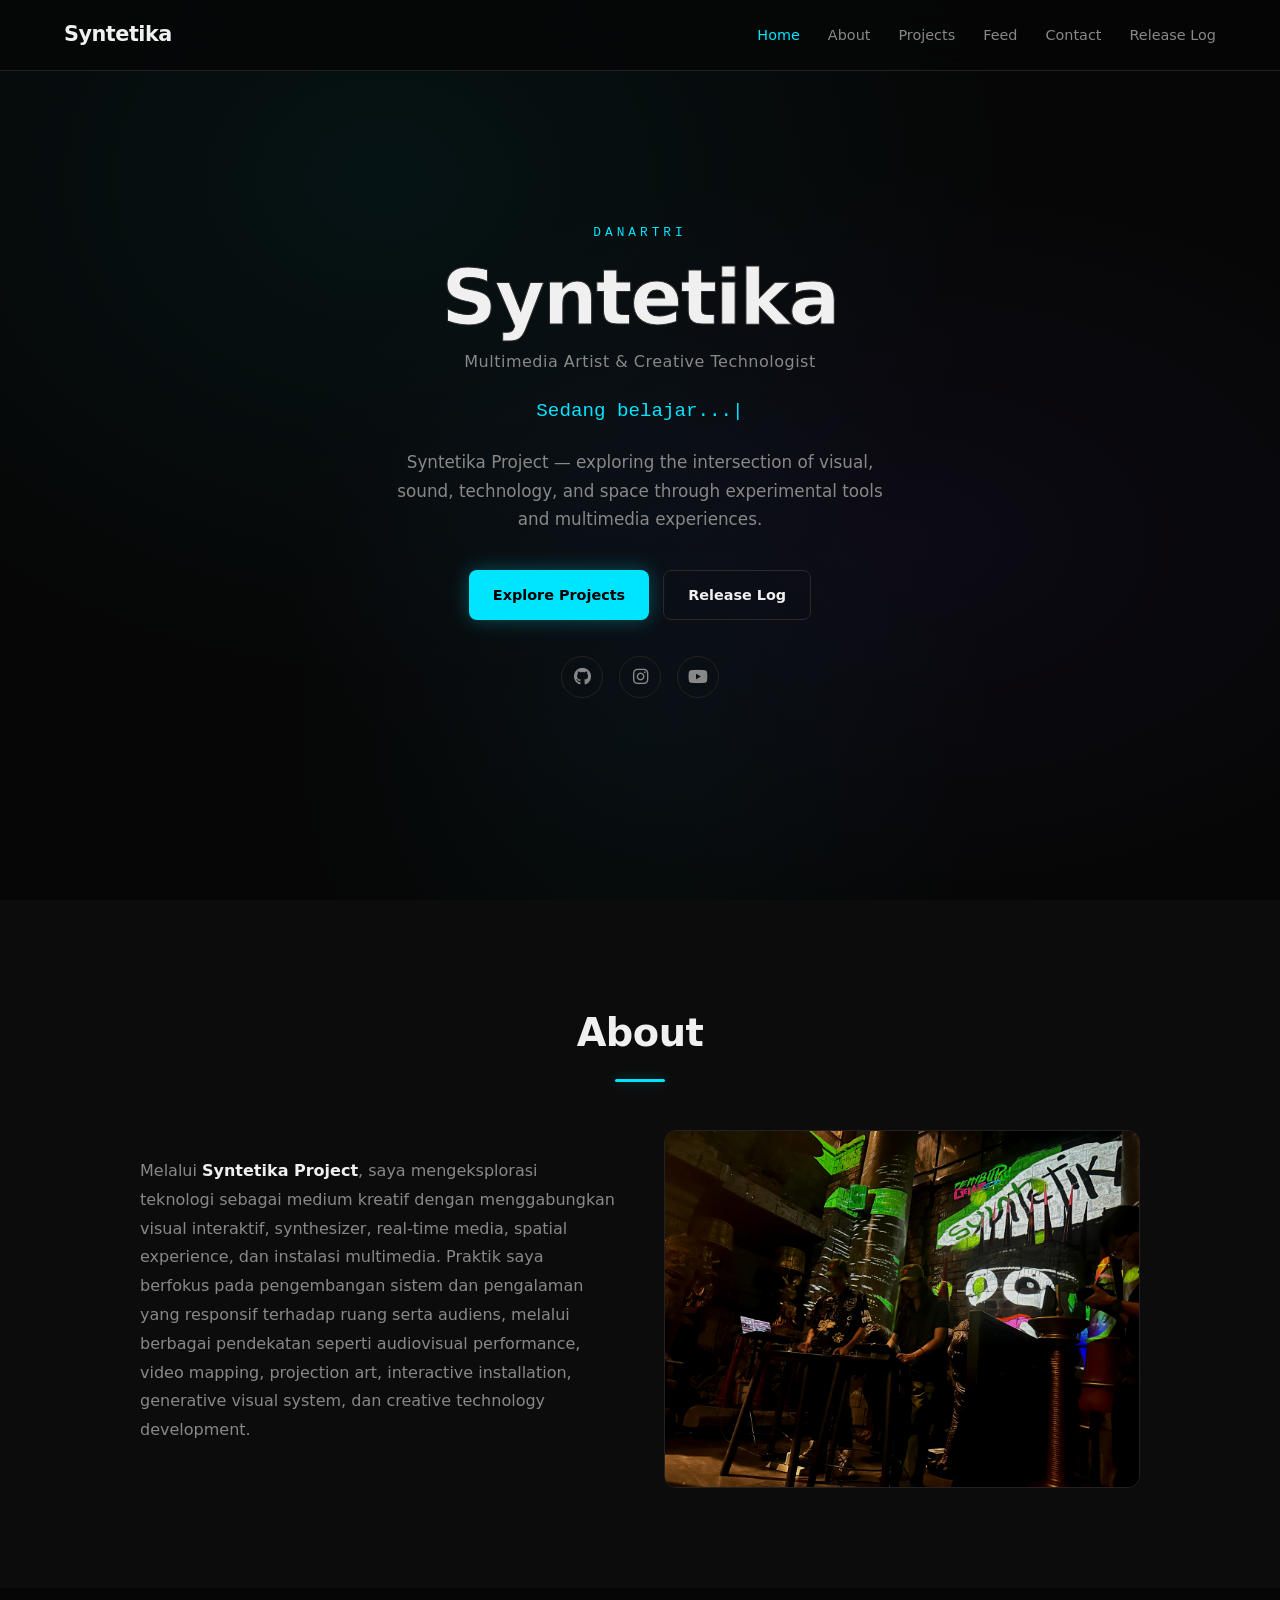
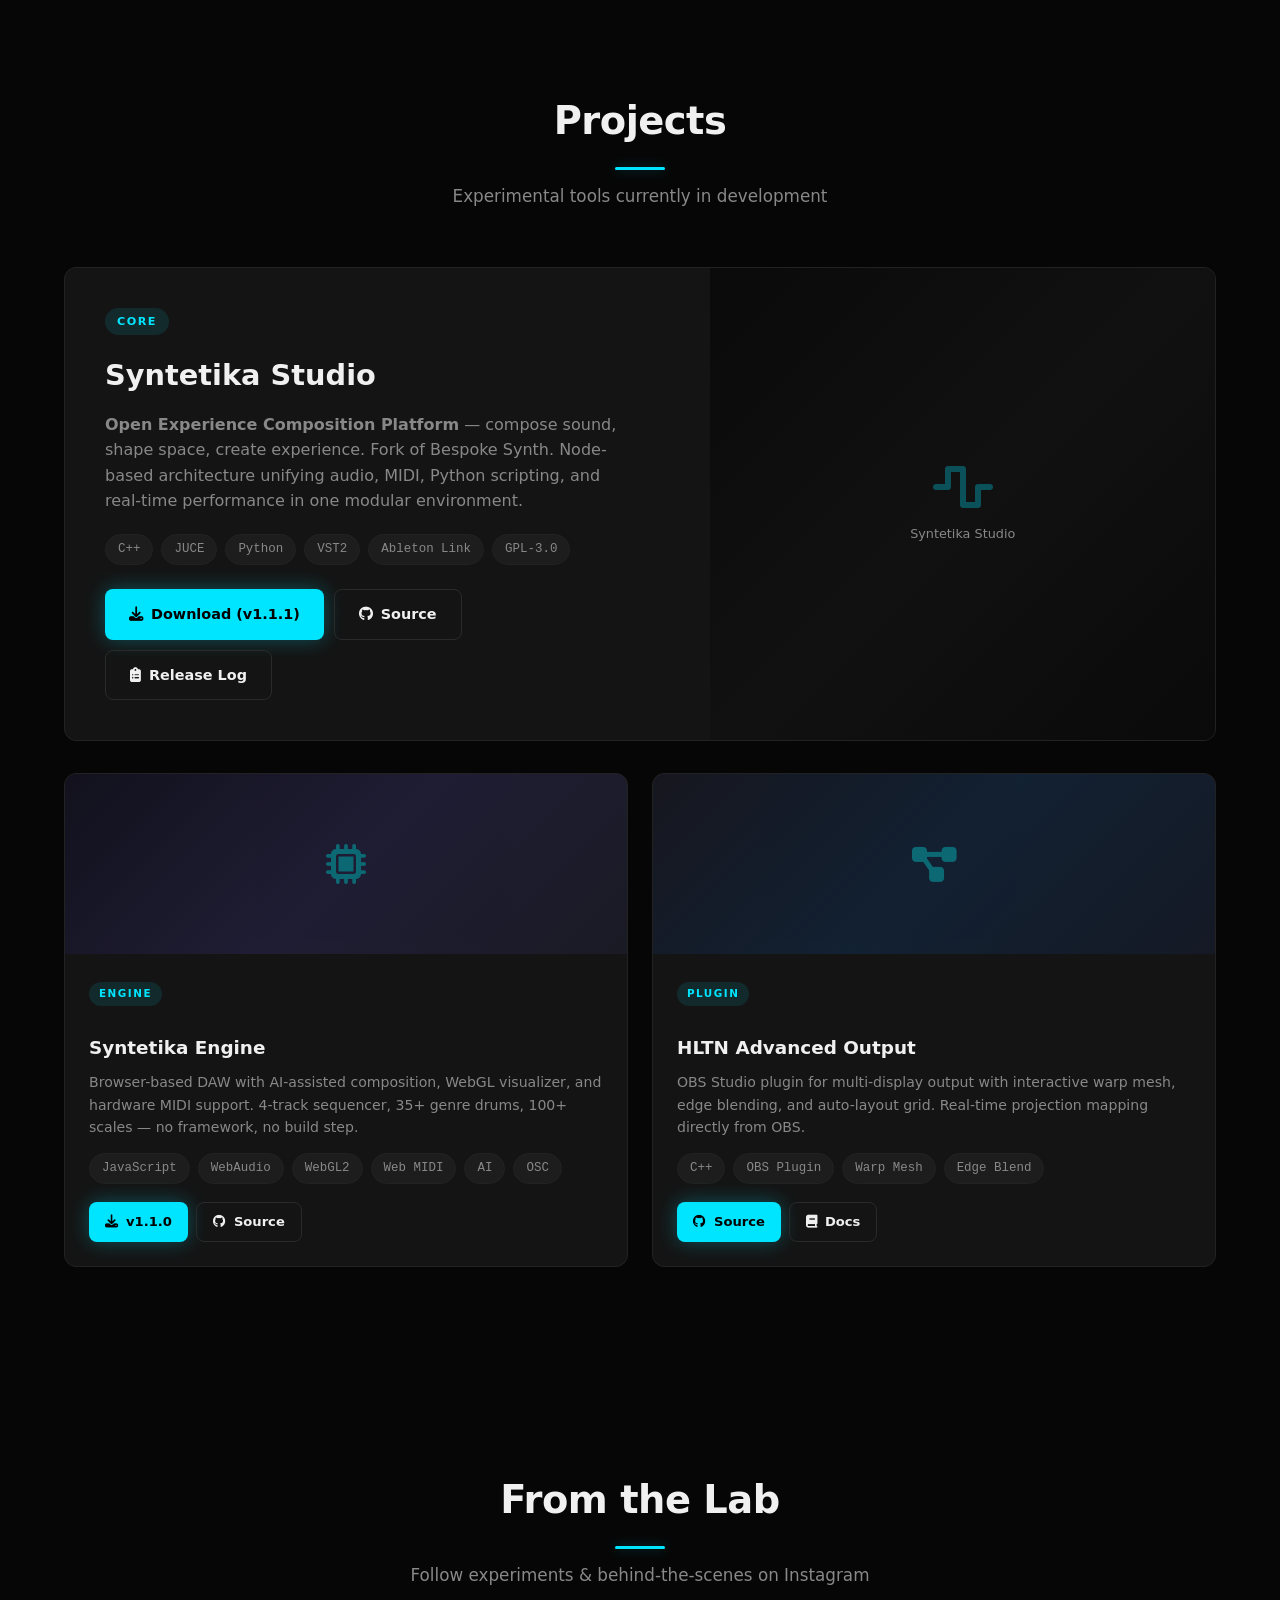
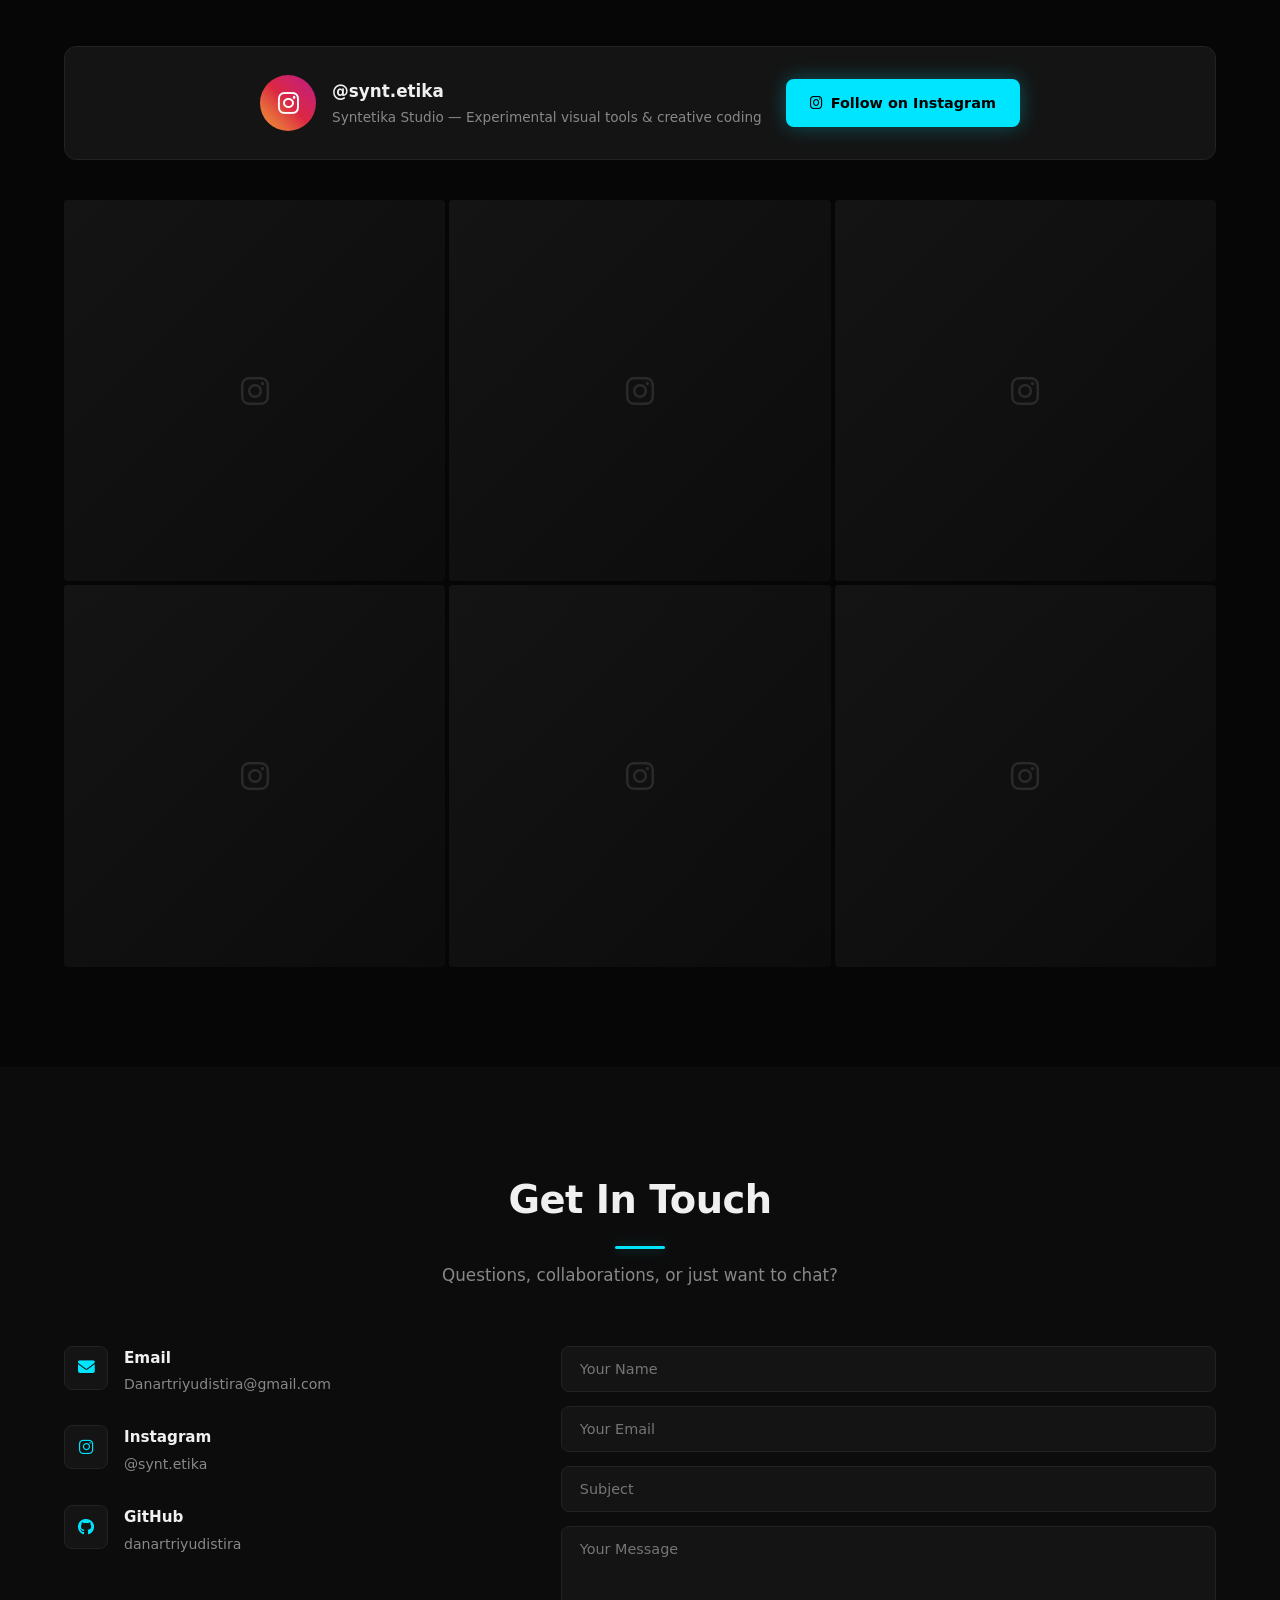
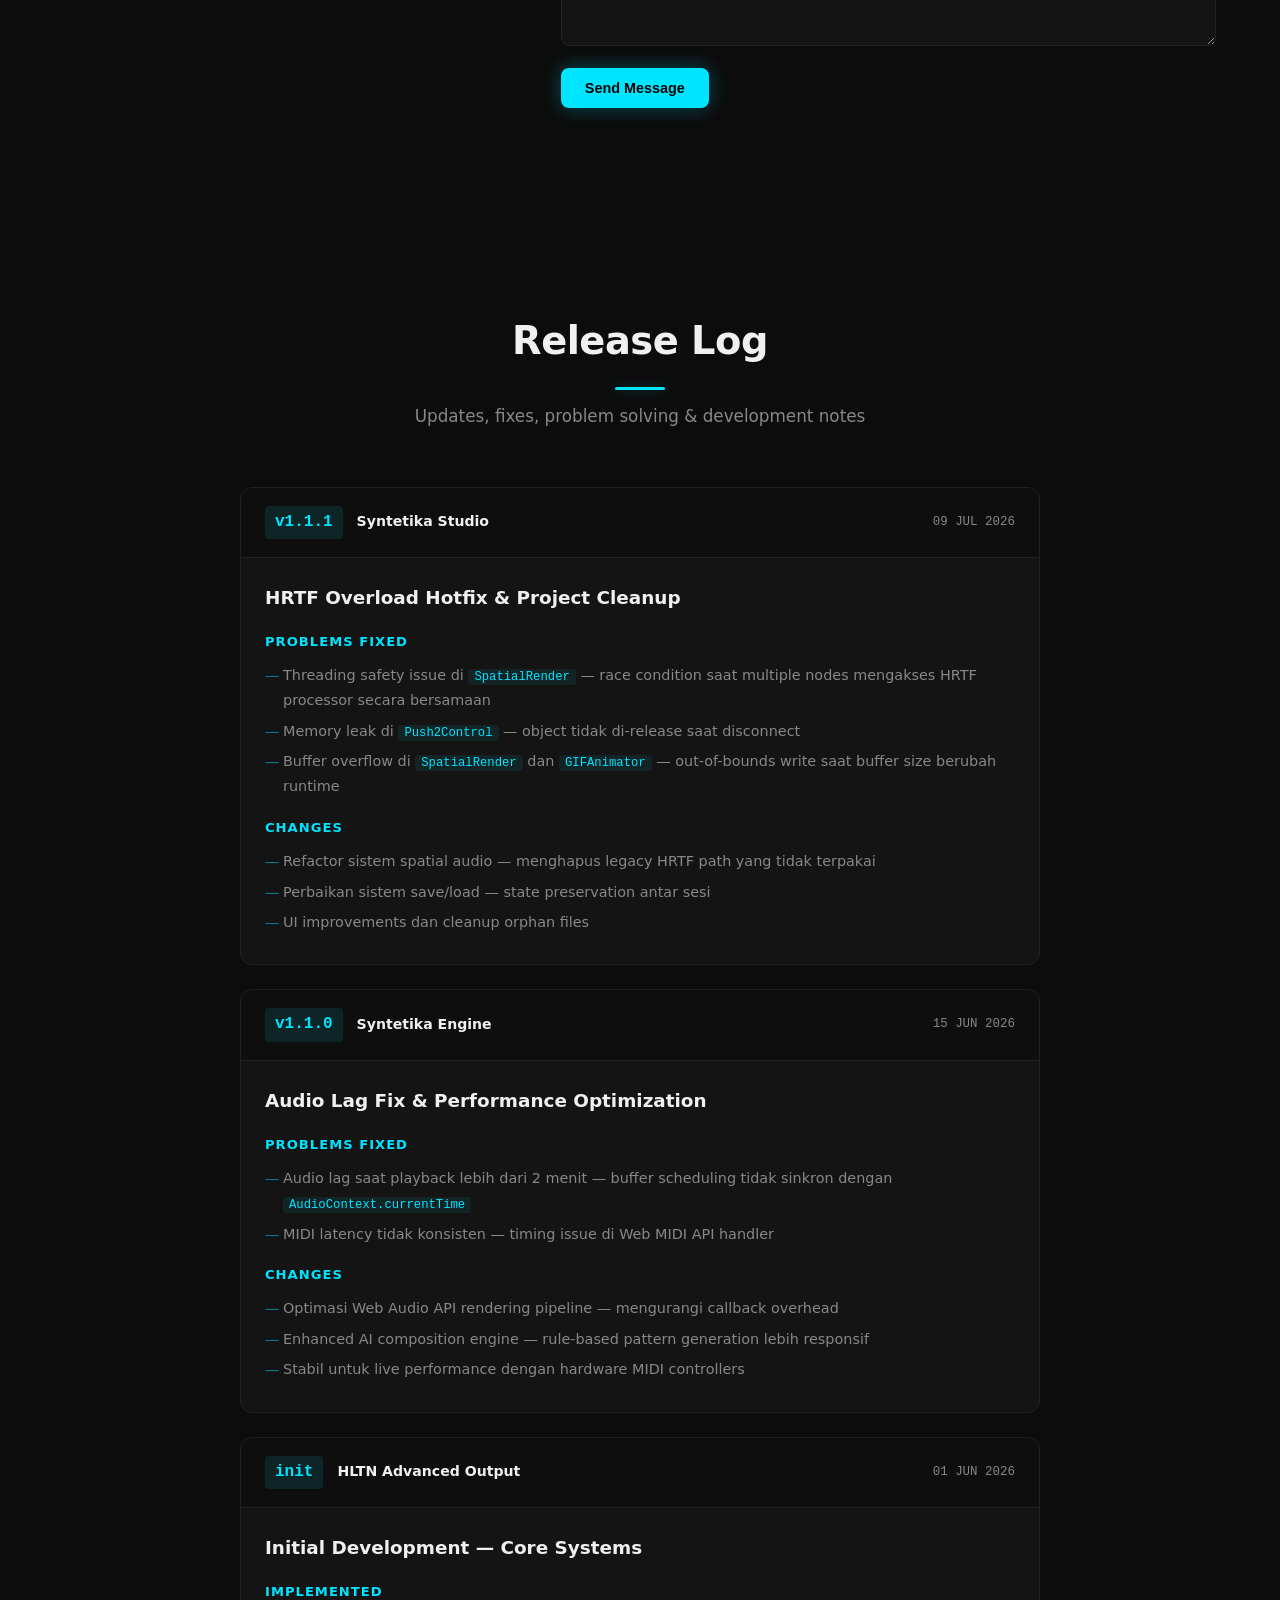
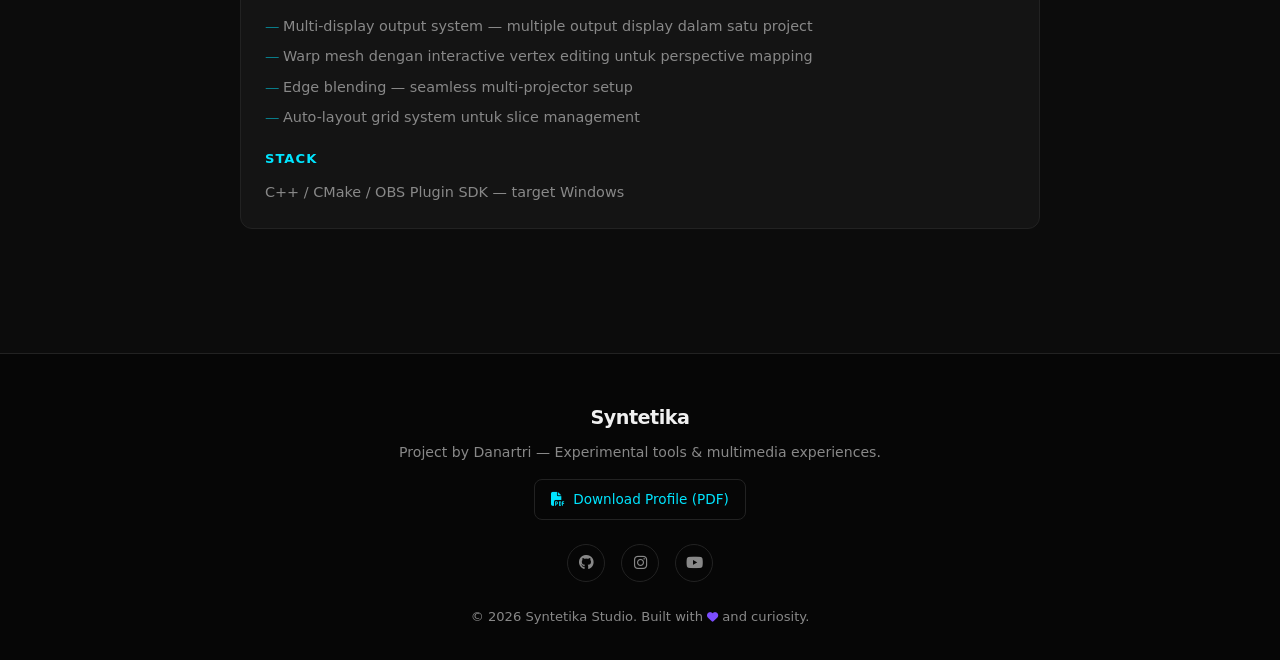
==== commit d10ec72d: "Add performance photo, PDF profile, redesign release log section" ====
--- a/index.html
+++ b/index.html
@@ -16,9 +16,9 @@
                 <li><a href="#home">Home</a></li>
                 <li><a href="#about">About</a></li>
                 <li><a href="#projects">Projects</a></li>
-                <li><a href="#diary">Diary</a></li>
                 <li><a href="#instagram">Feed</a></li>
                 <li><a href="#contact">Contact</a></li>
+                <li><a href="#log">Release Log</a></li>
             </ul>
             <button class="nav-toggle" aria-label="Toggle navigation">
                 <i class="fas fa-bars"></i>
@@ -36,7 +36,7 @@
             <p class="hero-desc">Syntetika Project — exploring the intersection of visual, sound, technology, and space through experimental tools and multimedia experiences.</p>
             <div class="hero-buttons">
                 <a href="#projects" class="btn btn-primary">Explore Projects</a>
-                <a href="#diary" class="btn btn-outline">Read the Diary</a>
+                <a href="#log" class="btn btn-outline">Release Log</a>
             </div>
             <div class="hero-socials">
                 <a href="https://github.com/danartriyudistira" target="_blank" rel="noopener"><i class="fab fa-github"></i></a>
@@ -51,14 +51,6 @@
             <h2 class="section-title">About</h2>
             <div class="about-content">
                 <div class="about-text">
-                    <p class="about-intro"><strong>Multimedia Artist & Creative Technologist</strong> — Syntetika Project</p>
-                    <p>
-                        Perjalanan saya berangkat dari ketertarikan pada audiovisual melalui animasi, VJ performance,
-                        dan video mapping. Seiring waktu, praktik saya berkembang dari penciptaan visual menuju
-                        eksplorasi hubungan antara visual, suara, teknologi, dan ruang. Saya tertarik pada bagaimana
-                        media tidak hanya menyampaikan informasi, tetapi juga mampu membentuk pengalaman, membangun
-                        atmosfer, dan menciptakan interaksi baru antara manusia dengan lingkungannya.
-                    </p>
                     <p>
                         Melalui <strong>Syntetika Project</strong>, saya mengeksplorasi teknologi sebagai medium
                         kreatif dengan menggabungkan visual interaktif, synthesizer, real-time media, spatial
@@ -67,9 +59,9 @@
                         audiovisual performance, video mapping, projection art, interactive installation, generative
                         visual system, dan creative technology development.
                     </p>
-                    <blockquote class="about-quote">
-                        <em>Bagi saya, teknologi bukanlah tujuan akhir, melainkan instrumen untuk memahami bagaimana manusia merasakan, bergerak, dan terhubung melalui sebuah pengalaman bersama. Melalui setiap eksperimen dan kolaborasi, saya terus mengembangkan pendekatan yang berada di persimpangan seni, teknologi, dan ruang, dengan tujuan menciptakan pengalaman multimedia yang adaptif, imersif, dan bermakna.</em>
-                    </blockquote>
+                </div>
+                <div class="about-image">
+                    <img src="images/performance.jpg" alt="Syntetika Performance">
                 </div>
             </div>
         </div>
@@ -95,7 +87,7 @@
                     <div class="project-actions">
                         <a href="https://github.com/danartriyudistira/Syntetika-Studio/releases" target="_blank" rel="noopener" class="btn btn-primary"><i class="fas fa-download"></i> Download (v1.1.1)</a>
                         <a href="https://github.com/danartriyudistira/Syntetika-Studio" target="_blank" rel="noopener" class="btn btn-outline"><i class="fab fa-github"></i> Source</a>
-                        <a href="#diary" class="btn btn-outline"><i class="fas fa-book"></i> Docs</a>
+                        <a href="#log" class="btn btn-outline"><i class="fas fa-clipboard-list"></i> Release Log</a>
                     </div>
                 </div>
                 <div class="project-featured-visual">
@@ -143,94 +135,6 @@
                         <div class="project-actions">
                             <a href="https://github.com/danartriyudistira/Hltn-advance-mapping" target="_blank" rel="noopener" class="btn btn-primary btn-sm"><i class="fab fa-github"></i> Source</a>
                             <a href="https://github.com/danartriyudistira/Hltn-advance-mapping#readme" target="_blank" rel="noopener" class="btn btn-outline btn-sm"><i class="fas fa-book"></i> Docs</a>
-                        </div>
-                    </div>
-                </div>
-            </div>
-        </div>
-    </section>
-
-    <section id="diary" class="diary">
-        <div class="container">
-            <h2 class="section-title">Project Diary</h2>
-            <p class="section-subtitle">Documenting experiments, breakthroughs & implementation notes</p>
-
-            <div class="diary-timeline">
-                <div class="diary-entry">
-                    <div class="diary-date">
-                        <span class="date-day">09</span>
-                        <span class="date-month">JUL</span>
-                        <span class="date-year">2026</span>
-                    </div>
-                    <div class="diary-body">
-                        <h3>Website & Documentation Hub Launched</h3>
-                        <p>
-                            Launched syntetika.github.io as the central hub for all Syntetika Studio projects.
-                            Built with pure HTML/CSS/JS, hosted on GitHub Pages. This site now serves as both
-                            a project diary and a distribution hub for experimental tools.
-                        </p>
-                        <div class="diary-tags">
-                            <span>#meta</span><span>#documentation</span><span>#web</span>
-                        </div>
-                    </div>
-                </div>
-
-                <div class="diary-entry">
-                    <div class="diary-date">
-                        <span class="date-day">03</span>
-                        <span class="date-month">JUL</span>
-                        <span class="date-year">2026</span>
-                    </div>
-                    <div class="diary-body">
-                        <h3>Syntetika Studio v1.1.1 — HRTF Overload Hotfix & Project Cleanup</h3>
-                        <p>
-                            Released v1.1.1 with critical fixes: threading safety in SpatialRender,
-                            refactor of spatial audio system (legacy removal), save/load improvements,
-                            UI fixes, and cleanup of orphan files. Memory leak and buffer overflow fixes
-                            across multiple modules (Push2Control, SpatialRender, GIFAnimator).
-                        </p>
-                        <div class="diary-tags">
-                            <span>#syntetika-studio</span><span>#release</span><span>#bugfix</span><span>#spatial-audio</span>
-                        </div>
-                    </div>
-                </div>
-
-                <div class="diary-entry">
-                    <div class="diary-date">
-                        <span class="date-day">15</span>
-                        <span class="date-month">JUN</span>
-                        <span class="date-year">2026</span>
-                    </div>
-                    <div class="diary-body">
-                        <h3>Syntetika Engine v1.1.0 — Audio Lag Fix & Performance Optimization</h3>
-                        <p>
-                            Major update for the browser-based DAW: resolved audio lag issues,
-                            optimized Web Audio API rendering pipeline, improved MIDI latency,
-                            and enhanced AI composition engine. Now running smoothly for live
-                            performance with hardware MIDI controllers.
-                        </p>
-                        <div class="diary-tags">
-                            <span>#syntetika-engine</span><span>#release</span><span>#webaudio</span><span>#midi</span>
-                        </div>
-                    </div>
-                </div>
-
-                <div class="diary-entry">
-                    <div class="diary-date">
-                        <span class="date-day">01</span>
-                        <span class="date-month">JUN</span>
-                        <span class="date-year">2026</span>
-                    </div>
-                    <div class="diary-body">
-                        <h3>HLTN Advanced Output — Initial OBS Plugin Development</h3>
-                        <p>
-                            Started development on the OBS Studio plugin for multi-display projection mapping.
-                            Implemented core features: warp mesh with interactive vertex editing,
-                            edge blending for seamless multi-projector setups, and auto-layout grid
-                            system. Built with C++ and CMake for Windows.
-                        </p>
-                        <div class="diary-tags">
-                            <span>#hltn-mapping</span><span>#obs-plugin</span><span>#projection-mapping</span><span>#c++</span>
                         </div>
                     </div>
                 </div>
@@ -332,11 +236,100 @@
         </div>
     </section>
 
+    <section id="log" class="log">
+        <div class="container">
+            <h2 class="section-title">Release Log</h2>
+            <p class="section-subtitle">Updates, fixes, problem solving & development notes</p>
+
+            <div class="log-list">
+                <article class="log-entry">
+                    <div class="log-meta">
+                        <span class="log-version">v1.1.1</span>
+                        <span class="log-project">Syntetika Studio</span>
+                        <time class="log-date">09 JUL 2026</time>
+                    </div>
+                    <div class="log-body">
+                        <h3>HRTF Overload Hotfix & Project Cleanup</h3>
+                        <div class="log-section">
+                            <h4>Problems Fixed</h4>
+                            <ul>
+                                <li>Threading safety issue di <code>SpatialRender</code> — race condition saat multiple nodes mengakses HRTF processor secara bersamaan</li>
+                                <li>Memory leak di <code>Push2Control</code> — object tidak di-release saat disconnect</li>
+                                <li>Buffer overflow di <code>SpatialRender</code> dan <code>GIFAnimator</code> — out-of-bounds write saat buffer size berubah runtime</li>
+                            </ul>
+                        </div>
+                        <div class="log-section">
+                            <h4>Changes</h4>
+                            <ul>
+                                <li>Refactor sistem spatial audio — menghapus legacy HRTF path yang tidak terpakai</li>
+                                <li>Perbaikan sistem save/load — state preservation antar sesi</li>
+                                <li>UI improvements dan cleanup orphan files</li>
+                            </ul>
+                        </div>
+                    </div>
+                </article>
+
+                <article class="log-entry">
+                    <div class="log-meta">
+                        <span class="log-version">v1.1.0</span>
+                        <span class="log-project">Syntetika Engine</span>
+                        <time class="log-date">15 JUN 2026</time>
+                    </div>
+                    <div class="log-body">
+                        <h3>Audio Lag Fix & Performance Optimization</h3>
+                        <div class="log-section">
+                            <h4>Problems Fixed</h4>
+                            <ul>
+                                <li>Audio lag saat playback lebih dari 2 menit — buffer scheduling tidak sinkron dengan <code>AudioContext.currentTime</code></li>
+                                <li>MIDI latency tidak konsisten — timing issue di Web MIDI API handler</li>
+                            </ul>
+                        </div>
+                        <div class="log-section">
+                            <h4>Changes</h4>
+                            <ul>
+                                <li>Optimasi Web Audio API rendering pipeline — mengurangi callback overhead</li>
+                                <li>Enhanced AI composition engine — rule-based pattern generation lebih responsif</li>
+                                <li>Stabil untuk live performance dengan hardware MIDI controllers</li>
+                            </ul>
+                        </div>
+                    </div>
+                </article>
+
+                <article class="log-entry">
+                    <div class="log-meta">
+                        <span class="log-version">init</span>
+                        <span class="log-project">HLTN Advanced Output</span>
+                        <time class="log-date">01 JUN 2026</time>
+                    </div>
+                    <div class="log-body">
+                        <h3>Initial Development — Core Systems</h3>
+                        <div class="log-section">
+                            <h4>Implemented</h4>
+                            <ul>
+                                <li>Multi-display output system — multiple output display dalam satu project</li>
+                                <li>Warp mesh dengan interactive vertex editing untuk perspective mapping</li>
+                                <li>Edge blending — seamless multi-projector setup</li>
+                                <li>Auto-layout grid system untuk slice management</li>
+                            </ul>
+                        </div>
+                        <div class="log-section">
+                            <h4>Stack</h4>
+                            <p>C++ / CMake / OBS Plugin SDK — target Windows</p>
+                        </div>
+                    </div>
+                </article>
+            </div>
+        </div>
+    </section>
+
     <footer class="footer">
         <div class="container">
             <div class="footer-brand">
                 <span class="footer-logo">Syntetika</span>
                 <p>Project by Danartri — Experimental tools & multimedia experiences.</p>
+                <a href="Lampiran/Danar%20Syntetika%20Profile.pdf" target="_blank" rel="noopener" class="footer-cv">
+                    <i class="fas fa-file-pdf"></i> Download Profile (PDF)
+                </a>
             </div>
             <div class="footer-socials">
                 <a href="https://github.com/danartriyudistira" target="_blank" rel="noopener"><i class="fab fa-github"></i></a>
--- a/css/style.css
+++ b/css/style.css
@@ -285,8 +285,12 @@
 .about { background: var(--bg-secondary); }
 
 .about-content {
-    max-width: 800px;
+    max-width: 1000px;
     margin: 48px auto 0;
+    display: grid;
+    grid-template-columns: 1fr 1fr;
+    gap: 48px;
+    align-items: center;
 }
 
 .about-text p {
@@ -297,6 +301,22 @@
 }
 
 .about-text strong { color: var(--text-primary); }
+
+.about-image {
+    border-radius: var(--radius);
+    overflow: hidden;
+    border: 1px solid var(--border);
+}
+
+.about-image img {
+    width: 100%;
+    height: auto;
+    display: block;
+    filter: brightness(0.85) contrast(1.1);
+    transition: filter var(--transition);
+}
+
+.about-image:hover img { filter: brightness(1) contrast(1); }
 
 .about-intro {
     text-align: center;
@@ -468,89 +488,110 @@
 .project-info .project-tags { margin-bottom: 18px; }
 .project-info .project-actions { gap: 8px; }
 
-/* ===== Diary ===== */
-.diary { background: var(--bg-secondary); }
-
-.diary-timeline {
-    max-width: 800px;
-    margin: 0 auto;
+/* ===== Release Log ===== */
+.log { background: var(--bg-secondary); }
+
+.log-list { max-width: 800px; margin: 0 auto; }
+
+.log-entry {
+    background: var(--bg-card);
+    border: 1px solid var(--border);
+    border-radius: var(--radius);
+    overflow: hidden;
+    margin-bottom: 24px;
+    transition: border-color var(--transition);
+}
+
+.log-entry:hover { border-color: var(--accent); }
+
+.log-meta {
+    display: flex;
+    align-items: center;
+    gap: 14px;
+    padding: 18px 24px;
+    background: rgba(0, 0, 0, 0.3);
+    border-bottom: 1px solid var(--border);
+    flex-wrap: wrap;
+}
+
+.log-version {
+    font-family: var(--font-mono);
+    font-size: 1rem;
+    font-weight: 700;
+    color: var(--accent);
+    background: rgba(0, 229, 255, 0.1);
+    padding: 3px 10px;
+    border-radius: 4px;
+}
+
+.log-project {
+    font-size: 0.88rem;
+    color: var(--text-primary);
+    font-weight: 600;
+}
+
+.log-date {
+    font-family: var(--font-mono);
+    font-size: 0.78rem;
+    color: var(--text-secondary);
+    margin-left: auto;
+}
+
+.log-body { padding: 24px; }
+
+.log-body h3 {
+    font-size: 1.15rem;
+    margin-bottom: 18px;
+    color: var(--text-primary);
+}
+
+.log-section { margin-bottom: 18px; }
+
+.log-section:last-child { margin-bottom: 0; }
+
+.log-section h4 {
+    font-size: 0.82rem;
+    font-weight: 600;
+    color: var(--accent);
+    text-transform: uppercase;
+    letter-spacing: 1px;
+    margin-bottom: 10px;
+}
+
+.log-section ul {
+    list-style: none;
+    padding: 0;
+}
+
+.log-section ul li {
     position: relative;
-    padding-left: 40px;
-}
-
-.diary-timeline::before {
-    content: '';
+    padding-left: 18px;
+    color: var(--text-secondary);
+    font-size: 0.9rem;
+    line-height: 1.7;
+    margin-bottom: 6px;
+}
+
+.log-section ul li::before {
+    content: '—';
     position: absolute;
-    left: 15px;
-    top: 8px;
-    bottom: 8px;
-    width: 1px;
-    background: var(--border);
-}
-
-.diary-entry {
-    position: relative;
-    margin-bottom: 40px;
-    padding-left: 36px;
-}
-
-.diary-entry::before {
-    content: '';
-    position: absolute;
-    left: -29px;
-    top: 20px;
-    width: 10px;
-    height: 10px;
-    border-radius: 50%;
-    background: var(--accent);
-    box-shadow: 0 0 12px var(--accent-glow);
-}
-
-.diary-date {
-    display: flex;
-    gap: 8px;
-    align-items: baseline;
-    margin-bottom: 12px;
+    left: 0;
+    color: var(--accent);
+    opacity: 0.5;
+}
+
+.log-section ul li code {
+    background: rgba(0, 229, 255, 0.08);
+    color: var(--accent);
+    padding: 1px 6px;
+    border-radius: 3px;
+    font-size: 0.85em;
     font-family: var(--font-mono);
 }
 
-.date-day { font-size: 1.8rem; font-weight: 700; color: var(--accent); }
-.date-month { font-size: 0.85rem; color: var(--text-secondary); text-transform: uppercase; }
-.date-year { font-size: 0.85rem; color: var(--text-secondary); }
-
-.diary-body {
-    background: var(--bg-card);
-    border: 1px solid var(--border);
-    border-radius: var(--radius-sm);
-    padding: 24px;
-    transition: border-color var(--transition);
-}
-
-.diary-body:hover { border-color: var(--border-light); }
-
-.diary-body h3 {
-    font-size: 1.1rem;
-    margin-bottom: 8px;
-}
-
-.diary-body p {
+.log-section p {
     color: var(--text-secondary);
     font-size: 0.9rem;
-    line-height: 1.6;
-}
-
-.diary-tags {
-    display: flex;
-    flex-wrap: wrap;
-    gap: 8px;
-    margin-top: 14px;
-}
-
-.diary-tags span {
-    font-family: var(--font-mono);
-    font-size: 0.75rem;
-    color: var(--accent);
-    opacity: 0.7;
 }
 
 /* ===== Instagram ===== */
@@ -707,6 +748,25 @@
     color: var(--text-secondary);
     font-size: 0.88rem;
     margin-top: 6px;
+}
+
+.footer-cv {
+    display: inline-flex;
+    align-items: center;
+    gap: 8px;
+    margin-top: 14px;
+    font-size: 0.85rem;
+    color: var(--accent);
+    border: 1px solid var(--border);
+    padding: 8px 16px;
+    border-radius: var(--radius-sm);
+    transition: all var(--transition);
+}
+
+.footer-cv:hover {
+    border-color: var(--accent);
+    background: rgba(0, 229, 255, 0.05);
+    box-shadow: 0 0 12px var(--accent-glow);
 }
 
 .footer-socials {
@@ -788,6 +848,8 @@
     .nav-menu a { display: block; padding: 14px 0; font-size: 1.05rem; }
     .nav-toggle { display: block; }
 
+    .about-content { grid-template-columns: 1fr; gap: 24px; }
+
     .hero-name { font-size: 2.4rem; -webkit-text-stroke: 0; }
     .hero-tagline { font-size: 1rem; }
 
@@ -795,9 +857,8 @@
 
     .instagram-grid { grid-template-columns: repeat(2, 1fr); }
 
-    .diary-timeline { padding-left: 24px; }
-    .diary-entry { padding-left: 24px; }
-    .diary-entry::before { left: -21px; }
+    .log-meta { flex-direction: column; align-items: flex-start; gap: 8px; }
+    .log-date { margin-left: 0; }
 
     .project-featured-content { padding: 28px; }
 }
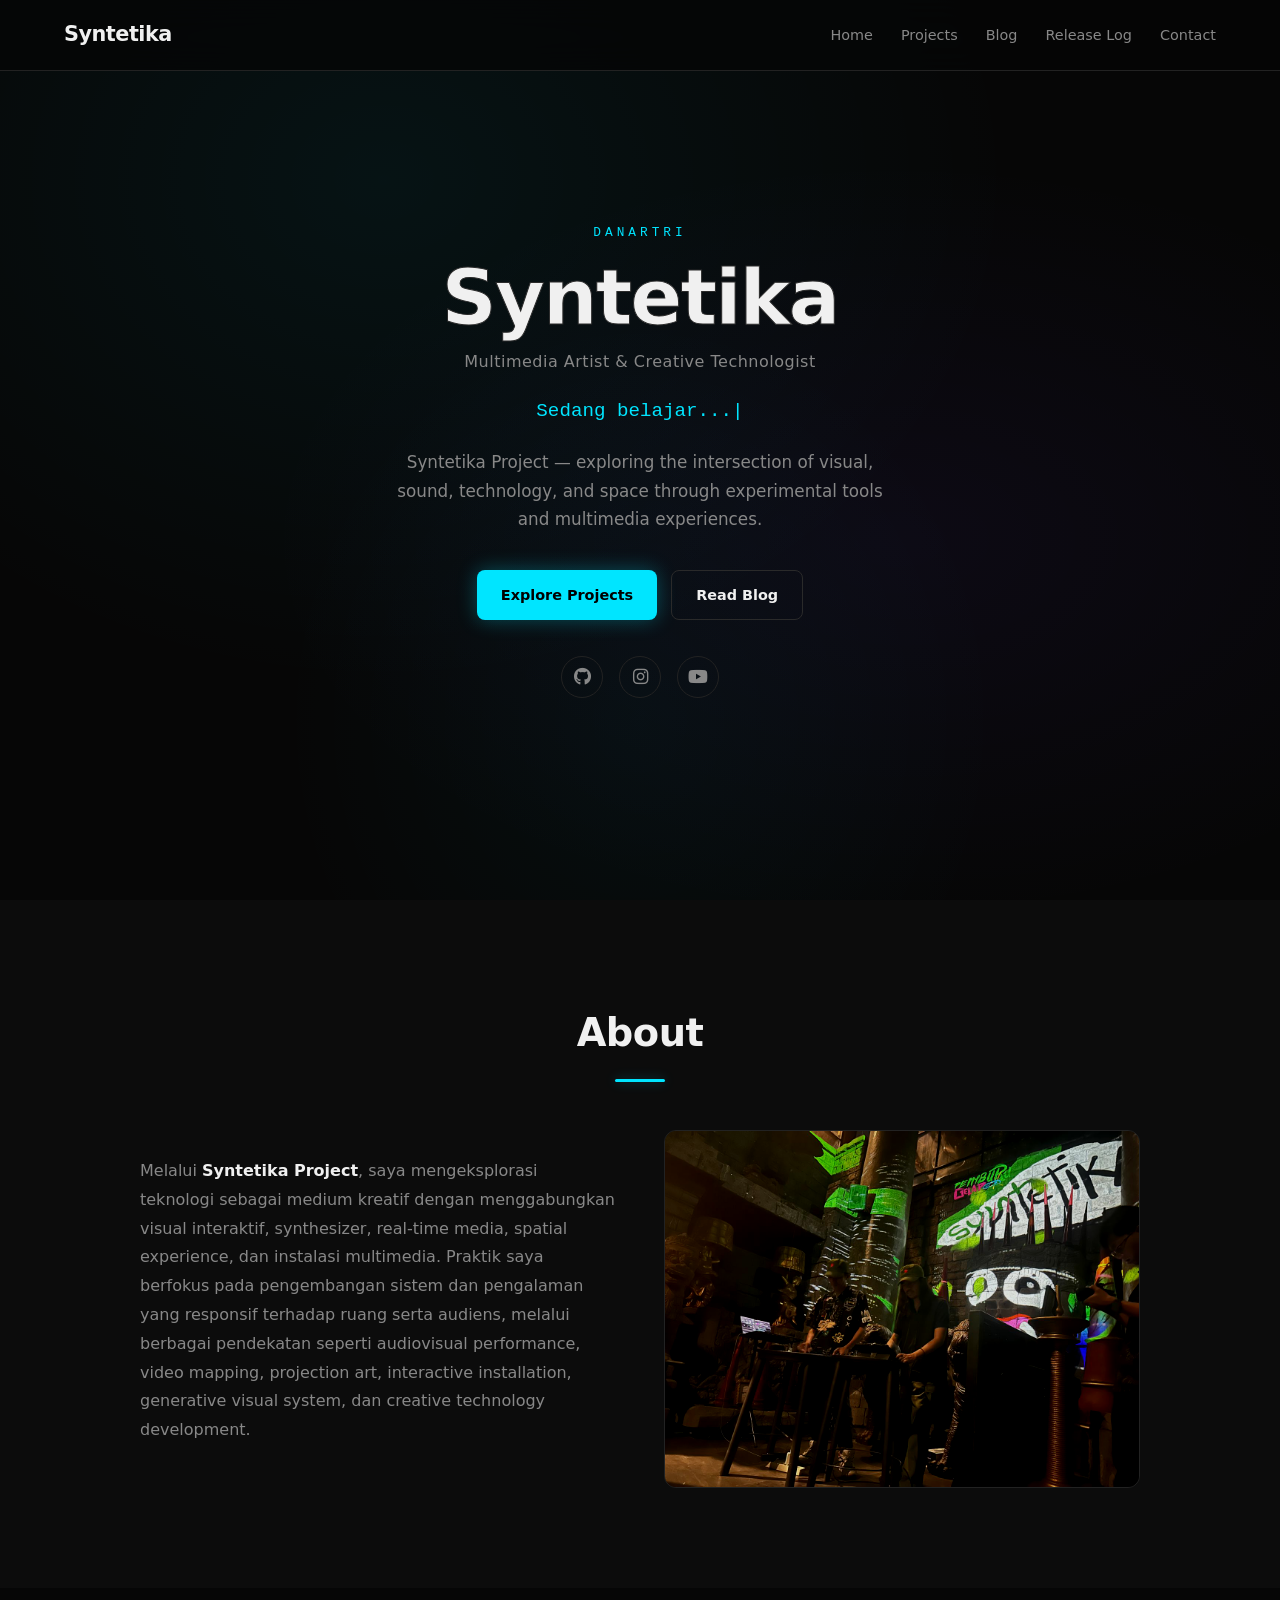
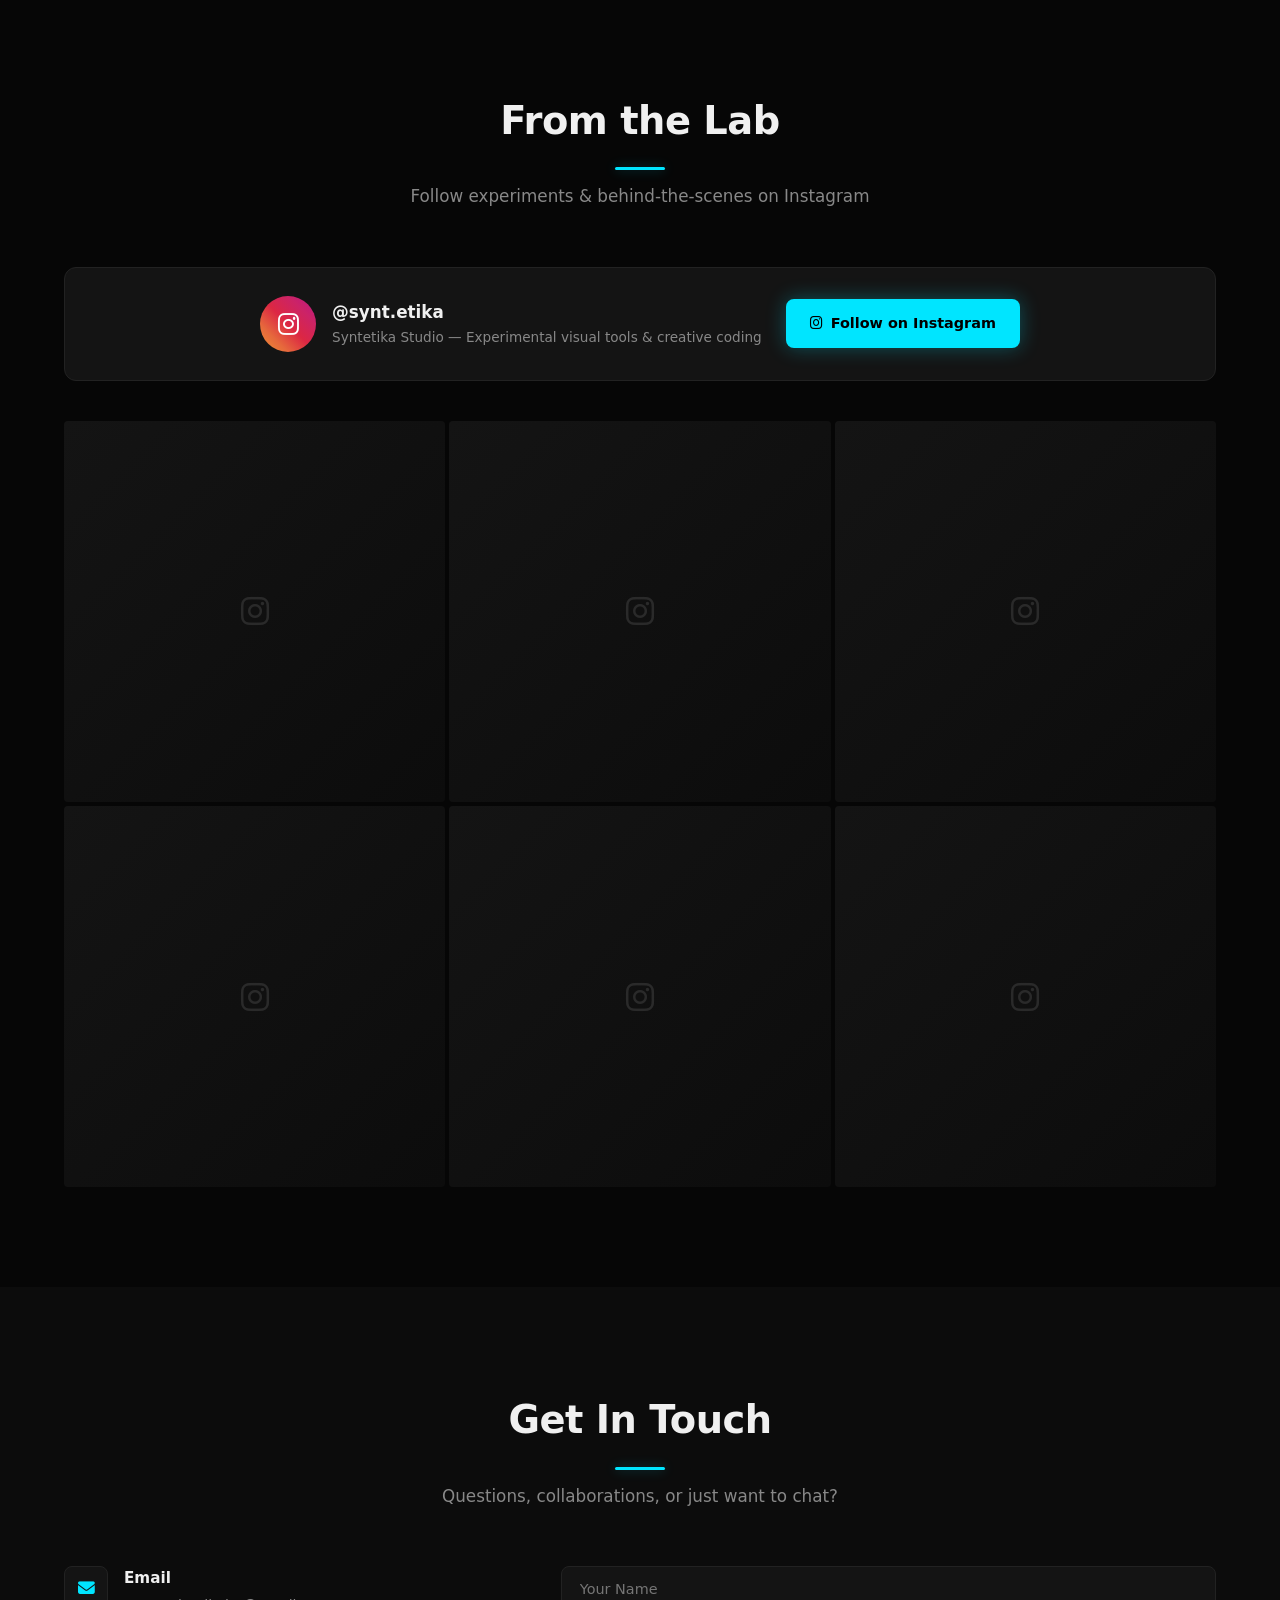
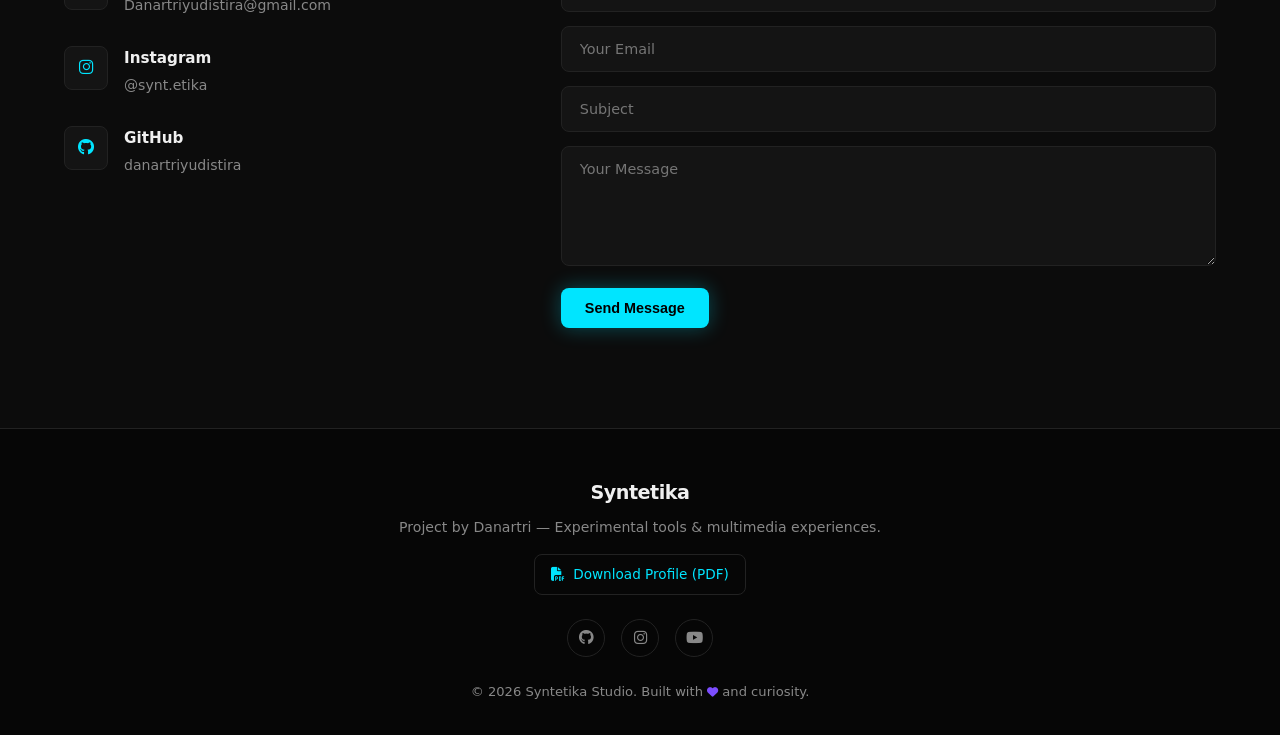
==== commit db55e6d0: "Add blog system via GitHub Issues API, split into multi-page structure" ====
--- a/index.html
+++ b/index.html
@@ -13,12 +13,11 @@
         <div class="nav-container">
             <a href="#" class="nav-logo">Syntetika</a>
             <ul class="nav-menu">
-                <li><a href="#home">Home</a></li>
-                <li><a href="#about">About</a></li>
-                <li><a href="#projects">Projects</a></li>
-                <li><a href="#instagram">Feed</a></li>
+                <li><a href="#">Home</a></li>
+                <li><a href="projects.html">Projects</a></li>
+                <li><a href="blog/">Blog</a></li>
+                <li><a href="log.html">Release Log</a></li>
                 <li><a href="#contact">Contact</a></li>
-                <li><a href="#log">Release Log</a></li>
             </ul>
             <button class="nav-toggle" aria-label="Toggle navigation">
                 <i class="fas fa-bars"></i>
@@ -35,8 +34,8 @@
             <p class="hero-tagline"><span id="typed-text"></span><span class="cursor">|</span></p>
             <p class="hero-desc">Syntetika Project — exploring the intersection of visual, sound, technology, and space through experimental tools and multimedia experiences.</p>
             <div class="hero-buttons">
-                <a href="#projects" class="btn btn-primary">Explore Projects</a>
-                <a href="#log" class="btn btn-outline">Release Log</a>
+                <a href="projects.html" class="btn btn-primary">Explore Projects</a>
+                <a href="blog/" class="btn btn-outline">Read Blog</a>
             </div>
             <div class="hero-socials">
                 <a href="https://github.com/danartriyudistira" target="_blank" rel="noopener"><i class="fab fa-github"></i></a>
@@ -62,81 +61,6 @@
                 </div>
                 <div class="about-image">
                     <img src="images/performance.jpg" alt="Syntetika Performance">
-                </div>
-            </div>
-        </div>
-    </section>
-
-    <section id="projects" class="projects">
-        <div class="container">
-            <h2 class="section-title">Projects</h2>
-            <p class="section-subtitle">Experimental tools currently in development</p>
-
-            <div class="project-featured" id="project-studio">
-                <div class="project-featured-content">
-                    <span class="project-badge">CORE</span>
-                    <h3>Syntetika Studio</h3>
-                    <p class="project-desc">
-                        <strong>Open Experience Composition Platform</strong> — compose sound, shape space,
-                        create experience. Fork of Bespoke Synth. Node-based architecture unifying audio, MIDI,
-                        Python scripting, and real-time performance in one modular environment.
-                    </p>
-                    <div class="project-tags">
-                        <span>C++</span><span>JUCE</span><span>Python</span><span>VST2</span><span>Ableton Link</span><span>GPL-3.0</span>
-                    </div>
-                    <div class="project-actions">
-                        <a href="https://github.com/danartriyudistira/Syntetika-Studio/releases" target="_blank" rel="noopener" class="btn btn-primary"><i class="fas fa-download"></i> Download (v1.1.1)</a>
-                        <a href="https://github.com/danartriyudistira/Syntetika-Studio" target="_blank" rel="noopener" class="btn btn-outline"><i class="fab fa-github"></i> Source</a>
-                        <a href="#log" class="btn btn-outline"><i class="fas fa-clipboard-list"></i> Release Log</a>
-                    </div>
-                </div>
-                <div class="project-featured-visual">
-                    <div class="visual-placeholder">
-                        <i class="fas fa-wave-square"></i>
-                        <span>Syntetika Studio</span>
-                    </div>
-                </div>
-            </div>
-
-            <div class="projects-grid">
-                <div class="project-card" id="project-engine">
-                    <div class="project-img">
-                        <div class="project-img-placeholder" style="background: linear-gradient(135deg, #0f0c29, #302b63, #24243e);">
-                            <i class="fas fa-microchip"></i>
-                        </div>
-                    </div>
-                    <div class="project-info">
-                        <span class="project-badge small">ENGINE</span>
-                        <h3>Syntetika Engine</h3>
-                        <p>Browser-based DAW with AI-assisted composition, WebGL visualizer, and hardware MIDI support. 4-track sequencer, 35+ genre drums, 100+ scales — no framework, no build step.</p>
-                        <div class="project-tags">
-                            <span>JavaScript</span><span>WebAudio</span><span>WebGL2</span><span>Web MIDI</span><span>AI</span><span>OSC</span>
-                        </div>
-                        <div class="project-actions">
-                            <a href="https://github.com/danartriyudistira/syntetika_engine/releases" target="_blank" rel="noopener" class="btn btn-primary btn-sm"><i class="fas fa-download"></i> v1.1.0</a>
-                            <a href="https://github.com/danartriyudistira/syntetika_engine" target="_blank" rel="noopener" class="btn btn-outline btn-sm"><i class="fab fa-github"></i> Source</a>
-                        </div>
-                    </div>
-                </div>
-
-                <div class="project-card" id="project-mapping">
-                    <div class="project-img">
-                        <div class="project-img-placeholder" style="background: linear-gradient(135deg, #1a1a2e, #0f3460, #16213e);">
-                            <i class="fas fa-project-diagram"></i>
-                        </div>
-                    </div>
-                    <div class="project-info">
-                        <span class="project-badge small">PLUGIN</span>
-                        <h3>HLTN Advanced Output</h3>
-                        <p>OBS Studio plugin for multi-display output with interactive warp mesh, edge blending, and auto-layout grid. Real-time projection mapping directly from OBS.</p>
-                        <div class="project-tags">
-                            <span>C++</span><span>OBS Plugin</span><span>Warp Mesh</span><span>Edge Blend</span>
-                        </div>
-                        <div class="project-actions">
-                            <a href="https://github.com/danartriyudistira/Hltn-advance-mapping" target="_blank" rel="noopener" class="btn btn-primary btn-sm"><i class="fab fa-github"></i> Source</a>
-                            <a href="https://github.com/danartriyudistira/Hltn-advance-mapping#readme" target="_blank" rel="noopener" class="btn btn-outline btn-sm"><i class="fas fa-book"></i> Docs</a>
-                        </div>
-                    </div>
                 </div>
             </div>
         </div>
@@ -236,92 +160,6 @@
         </div>
     </section>
 
-    <section id="log" class="log">
-        <div class="container">
-            <h2 class="section-title">Release Log</h2>
-            <p class="section-subtitle">Updates, fixes, problem solving & development notes</p>
-
-            <div class="log-list">
-                <article class="log-entry">
-                    <div class="log-meta">
-                        <span class="log-version">v1.1.1</span>
-                        <span class="log-project">Syntetika Studio</span>
-                        <time class="log-date">09 JUL 2026</time>
-                    </div>
-                    <div class="log-body">
-                        <h3>HRTF Overload Hotfix & Project Cleanup</h3>
-                        <div class="log-section">
-                            <h4>Problems Fixed</h4>
-                            <ul>
-                                <li>Threading safety issue di <code>SpatialRender</code> — race condition saat multiple nodes mengakses HRTF processor secara bersamaan</li>
-                                <li>Memory leak di <code>Push2Control</code> — object tidak di-release saat disconnect</li>
-                                <li>Buffer overflow di <code>SpatialRender</code> dan <code>GIFAnimator</code> — out-of-bounds write saat buffer size berubah runtime</li>
-                            </ul>
-                        </div>
-                        <div class="log-section">
-                            <h4>Changes</h4>
-                            <ul>
-                                <li>Refactor sistem spatial audio — menghapus legacy HRTF path yang tidak terpakai</li>
-                                <li>Perbaikan sistem save/load — state preservation antar sesi</li>
-                                <li>UI improvements dan cleanup orphan files</li>
-                            </ul>
-                        </div>
-                    </div>
-                </article>
-
-                <article class="log-entry">
-                    <div class="log-meta">
-                        <span class="log-version">v1.1.0</span>
-                        <span class="log-project">Syntetika Engine</span>
-                        <time class="log-date">15 JUN 2026</time>
-                    </div>
-                    <div class="log-body">
-                        <h3>Audio Lag Fix & Performance Optimization</h3>
-                        <div class="log-section">
-                            <h4>Problems Fixed</h4>
-                            <ul>
-                                <li>Audio lag saat playback lebih dari 2 menit — buffer scheduling tidak sinkron dengan <code>AudioContext.currentTime</code></li>
-                                <li>MIDI latency tidak konsisten — timing issue di Web MIDI API handler</li>
-                            </ul>
-                        </div>
-                        <div class="log-section">
-                            <h4>Changes</h4>
-                            <ul>
-                                <li>Optimasi Web Audio API rendering pipeline — mengurangi callback overhead</li>
-                                <li>Enhanced AI composition engine — rule-based pattern generation lebih responsif</li>
-                                <li>Stabil untuk live performance dengan hardware MIDI controllers</li>
-                            </ul>
-                        </div>
-                    </div>
-                </article>
-
-                <article class="log-entry">
-                    <div class="log-meta">
-                        <span class="log-version">init</span>
-                        <span class="log-project">HLTN Advanced Output</span>
-                        <time class="log-date">01 JUN 2026</time>
-                    </div>
-                    <div class="log-body">
-                        <h3>Initial Development — Core Systems</h3>
-                        <div class="log-section">
-                            <h4>Implemented</h4>
-                            <ul>
-                                <li>Multi-display output system — multiple output display dalam satu project</li>
-                                <li>Warp mesh dengan interactive vertex editing untuk perspective mapping</li>
-                                <li>Edge blending — seamless multi-projector setup</li>
-                                <li>Auto-layout grid system untuk slice management</li>
-                            </ul>
-                        </div>
-                        <div class="log-section">
-                            <h4>Stack</h4>
-                            <p>C++ / CMake / OBS Plugin SDK — target Windows</p>
-                        </div>
-                    </div>
-                </article>
-            </div>
-        </div>
-    </section>
-
     <footer class="footer">
         <div class="container">
             <div class="footer-brand">
--- a/css/style.css
+++ b/css/style.css
@@ -167,6 +167,8 @@
 
 .nav-menu a:hover { color: var(--text-primary); }
 .nav-menu a:hover::after { width: 100%; }
+.nav-menu a.active { color: var(--accent); }
+.nav-menu a.active::after { width: 100%; }
 
 .nav-toggle {
     display: none;
@@ -175,6 +177,23 @@
     color: var(--text-primary);
     font-size: 1.4rem;
     cursor: pointer;
+}
+
+/* ===== Page Header (shared) ===== */
+.page-header {
+    padding: 120px 0 60px;
+    text-align: center;
+}
+
+.page-header h1 {
+    font-size: 2.5rem;
+    font-weight: 700;
+    margin-bottom: 8px;
+}
+
+.page-header p {
+    color: var(--text-secondary);
+    font-size: 1rem;
 }
 
 /* ===== Hero ===== */
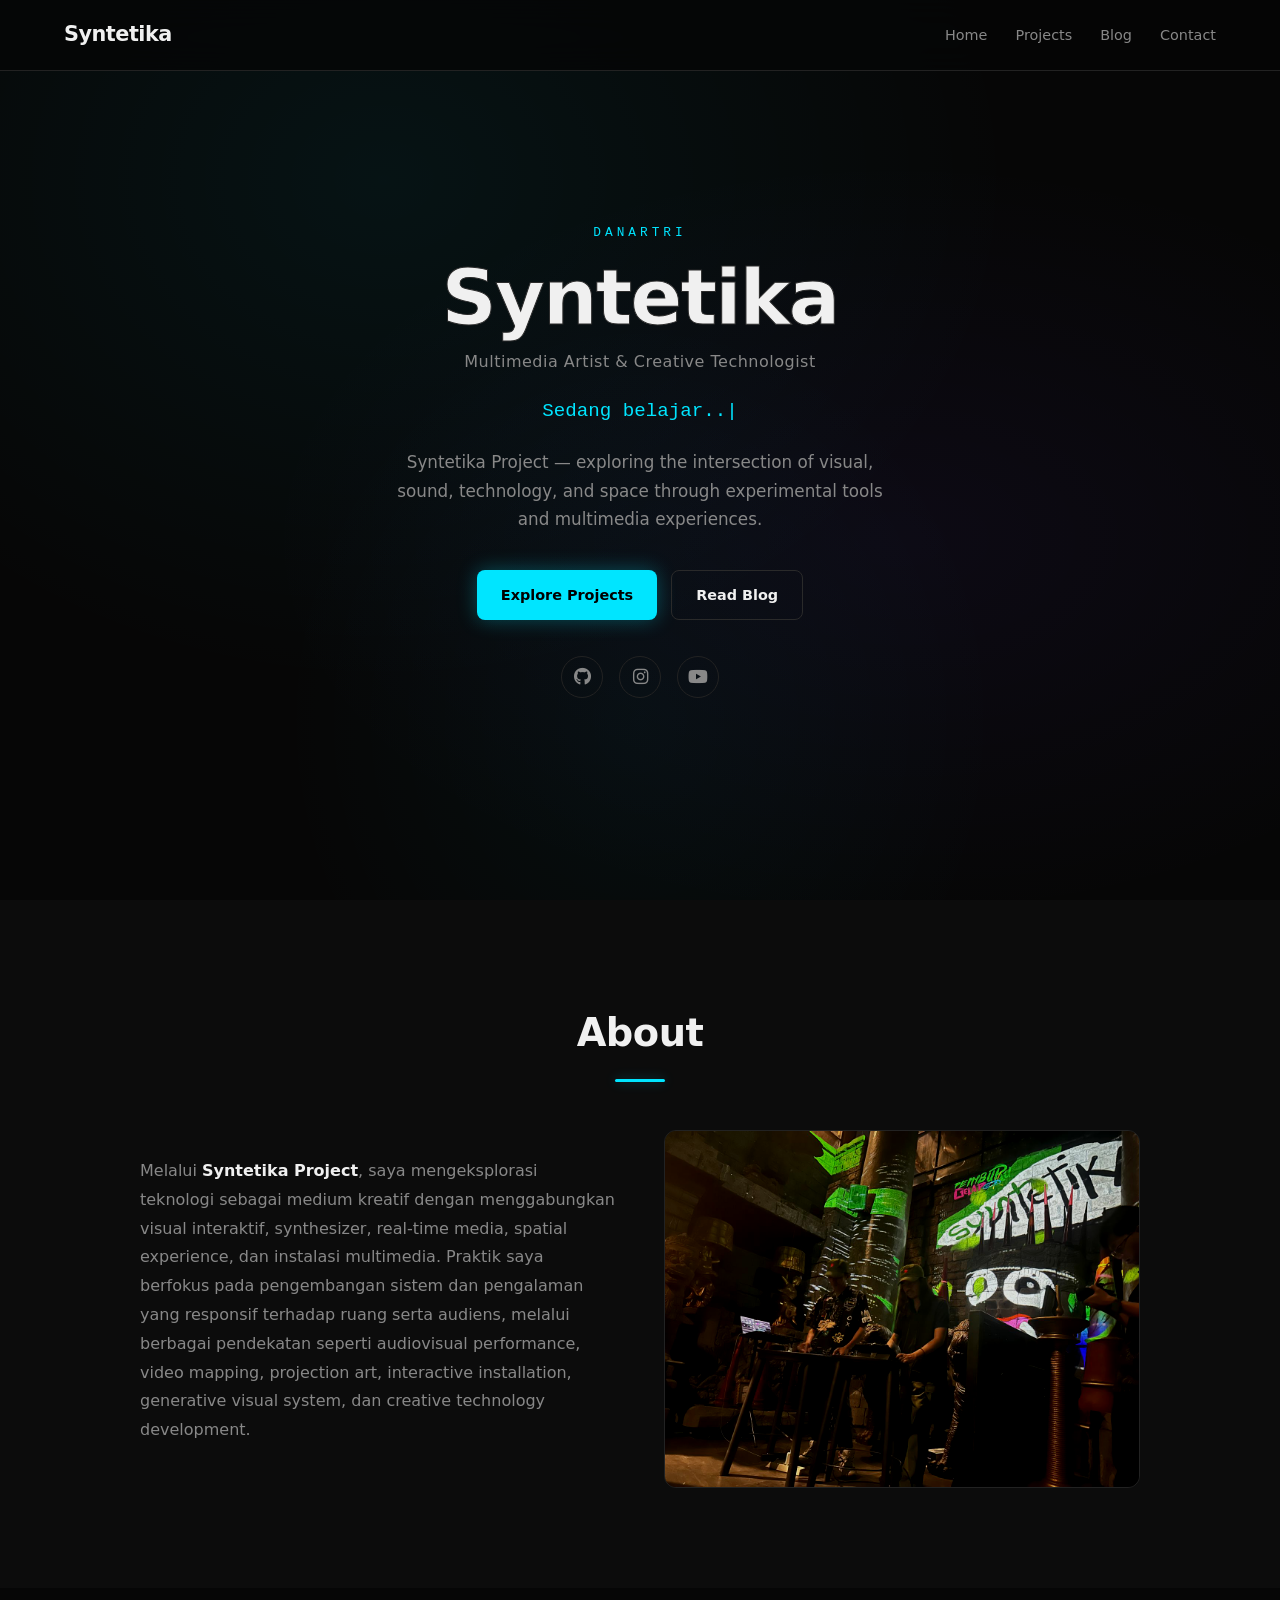
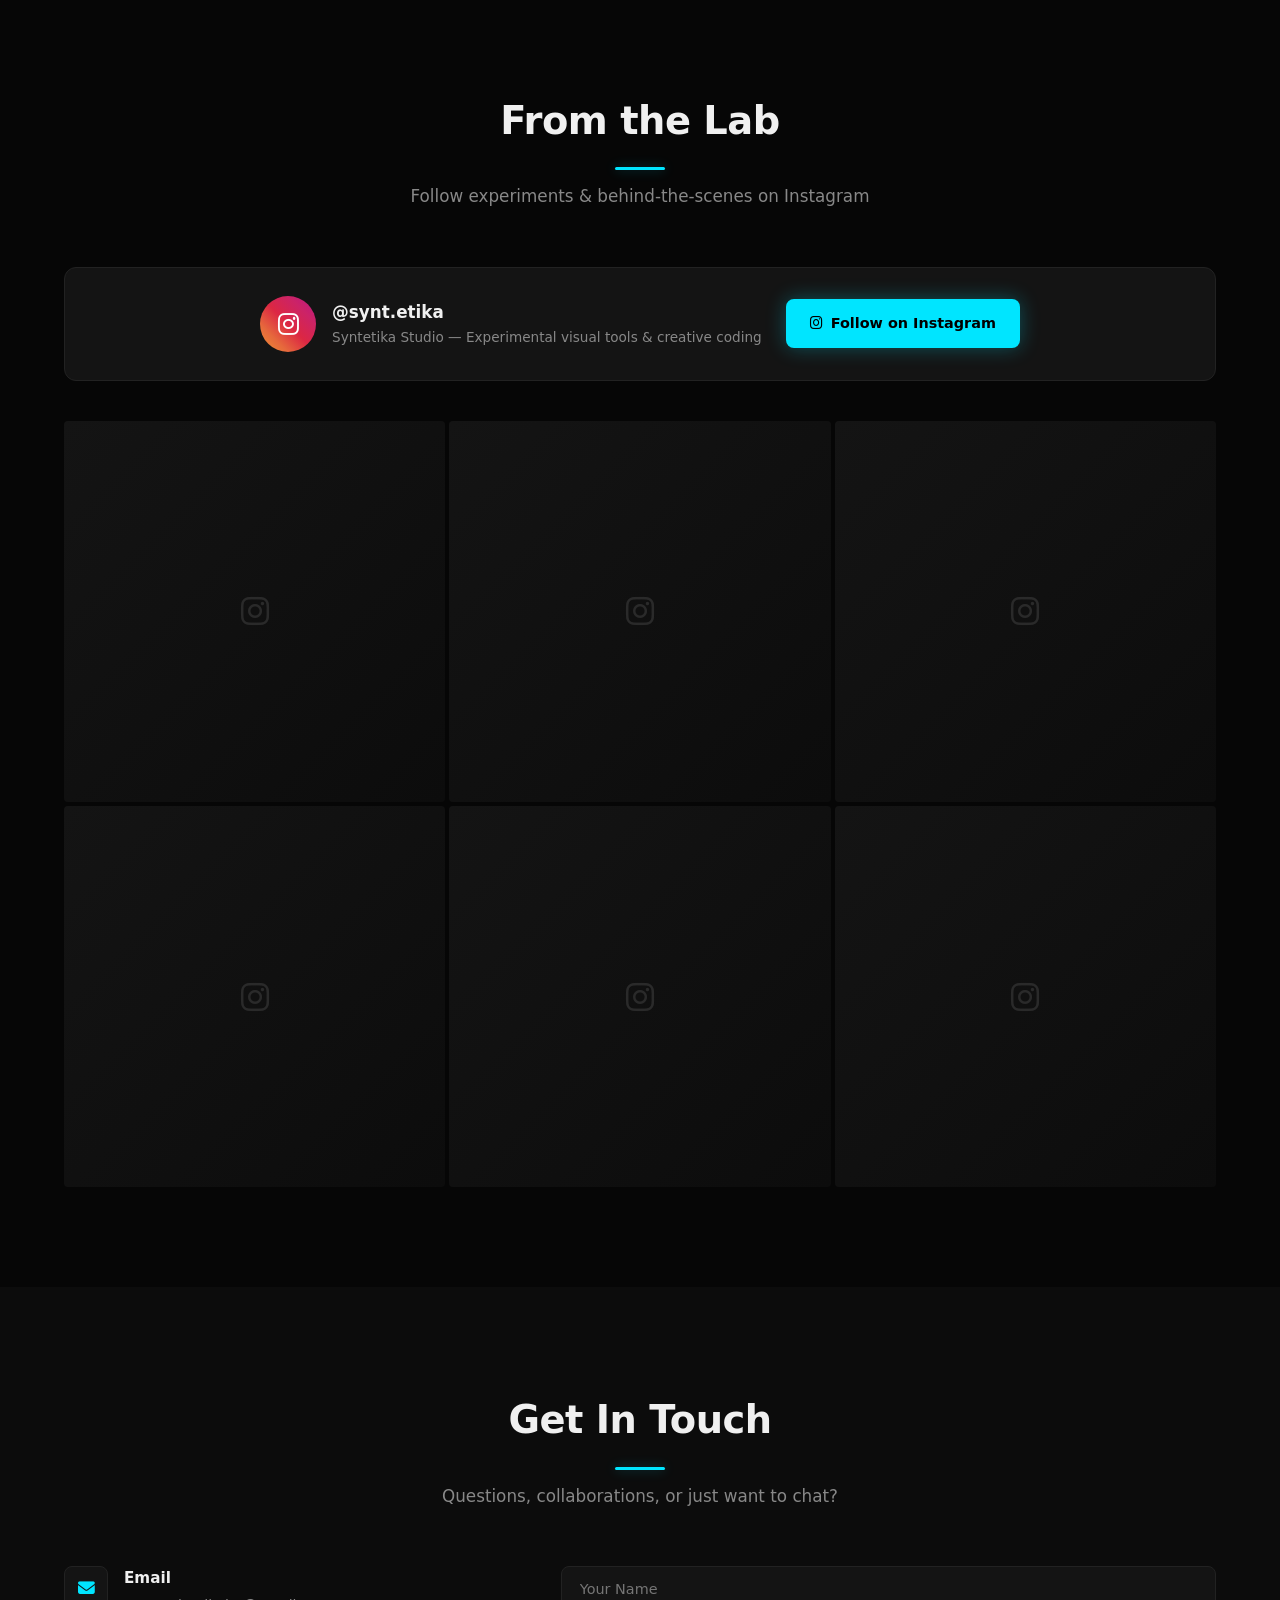
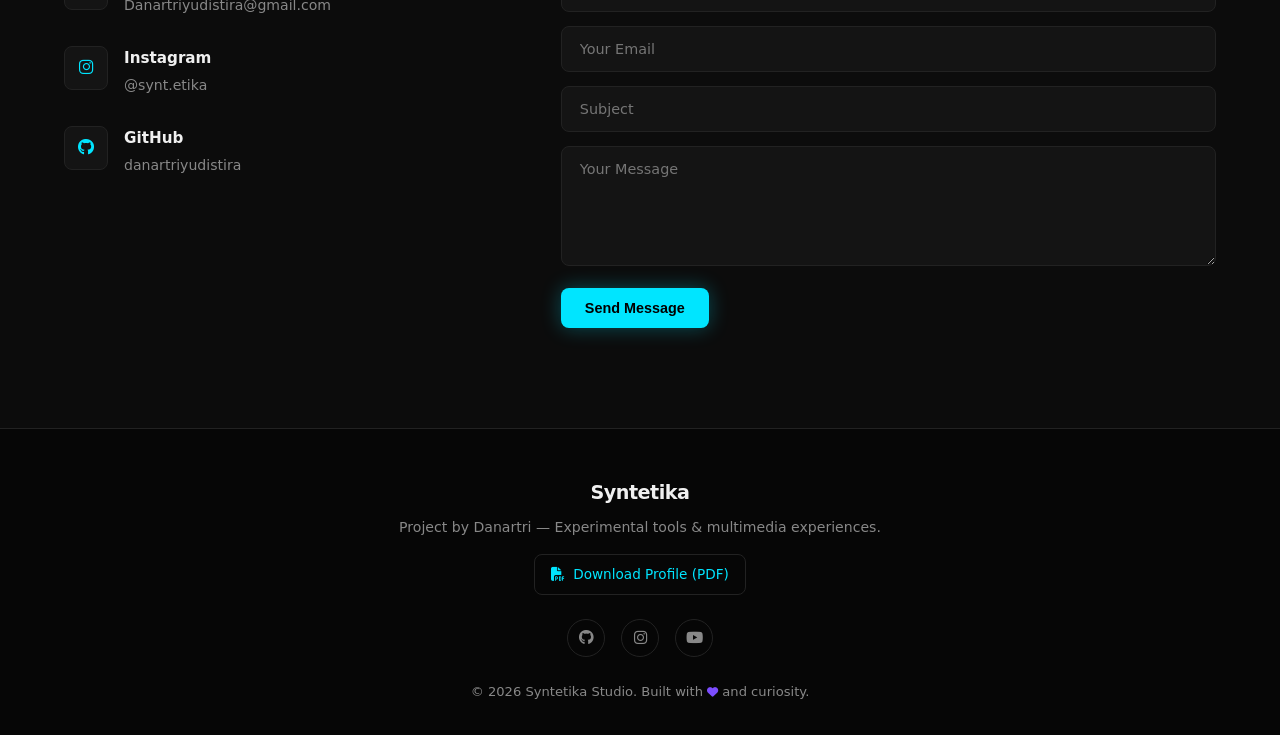
==== commit 2d2235e0: "Remove release log section" ====
--- a/index.html
+++ b/index.html
@@ -16,7 +16,6 @@
                 <li><a href="#">Home</a></li>
                 <li><a href="projects.html">Projects</a></li>
                 <li><a href="blog/">Blog</a></li>
-                <li><a href="log.html">Release Log</a></li>
                 <li><a href="#contact">Contact</a></li>
             </ul>
             <button class="nav-toggle" aria-label="Toggle navigation">
--- a/css/style.css
+++ b/css/style.css
@@ -507,112 +507,6 @@
 .project-info .project-tags { margin-bottom: 18px; }
 .project-info .project-actions { gap: 8px; }
 
-/* ===== Release Log ===== */
-.log { background: var(--bg-secondary); }
-
-.log-list { max-width: 800px; margin: 0 auto; }
-
-.log-entry {
-    background: var(--bg-card);
-    border: 1px solid var(--border);
-    border-radius: var(--radius);
-    overflow: hidden;
-    margin-bottom: 24px;
-    transition: border-color var(--transition);
-}
-
-.log-entry:hover { border-color: var(--accent); }
-
-.log-meta {
-    display: flex;
-    align-items: center;
-    gap: 14px;
-    padding: 18px 24px;
-    background: rgba(0, 0, 0, 0.3);
-    border-bottom: 1px solid var(--border);
-    flex-wrap: wrap;
-}
-
-.log-version {
-    font-family: var(--font-mono);
-    font-size: 1rem;
-    font-weight: 700;
-    color: var(--accent);
-    background: rgba(0, 229, 255, 0.1);
-    padding: 3px 10px;
-    border-radius: 4px;
-}
-
-.log-project {
-    font-size: 0.88rem;
-    color: var(--text-primary);
-    font-weight: 600;
-}
-
-.log-date {
-    font-family: var(--font-mono);
-    font-size: 0.78rem;
-    color: var(--text-secondary);
-    margin-left: auto;
-}
-
-.log-body { padding: 24px; }
-
-.log-body h3 {
-    font-size: 1.15rem;
-    margin-bottom: 18px;
-    color: var(--text-primary);
-}
-
-.log-section { margin-bottom: 18px; }
-
-.log-section:last-child { margin-bottom: 0; }
-
-.log-section h4 {
-    font-size: 0.82rem;
-    font-weight: 600;
-    color: var(--accent);
-    text-transform: uppercase;
-    letter-spacing: 1px;
-    margin-bottom: 10px;
-}
-
-.log-section ul {
-    list-style: none;
-    padding: 0;
-}
-
-.log-section ul li {
-    position: relative;
-    padding-left: 18px;
-    color: var(--text-secondary);
-    font-size: 0.9rem;
-    line-height: 1.7;
-    margin-bottom: 6px;
-}
-
-.log-section ul li::before {
-    content: '—';
-    position: absolute;
-    left: 0;
-    color: var(--accent);
-    opacity: 0.5;
-}
-
-.log-section ul li code {
-    background: rgba(0, 229, 255, 0.08);
-    color: var(--accent);
-    padding: 1px 6px;
-    border-radius: 3px;
-    font-size: 0.85em;
-    font-family: var(--font-mono);
-}
-
-.log-section p {
-    color: var(--text-secondary);
-    font-size: 0.9rem;
-}
-
 /* ===== Instagram ===== */
 .instagram { background: var(--bg-primary); }
 
@@ -876,9 +770,6 @@
 
     .instagram-grid { grid-template-columns: repeat(2, 1fr); }
 
-    .log-meta { flex-direction: column; align-items: flex-start; gap: 8px; }
-    .log-date { margin-left: 0; }
-
     .project-featured-content { padding: 28px; }
 }
 
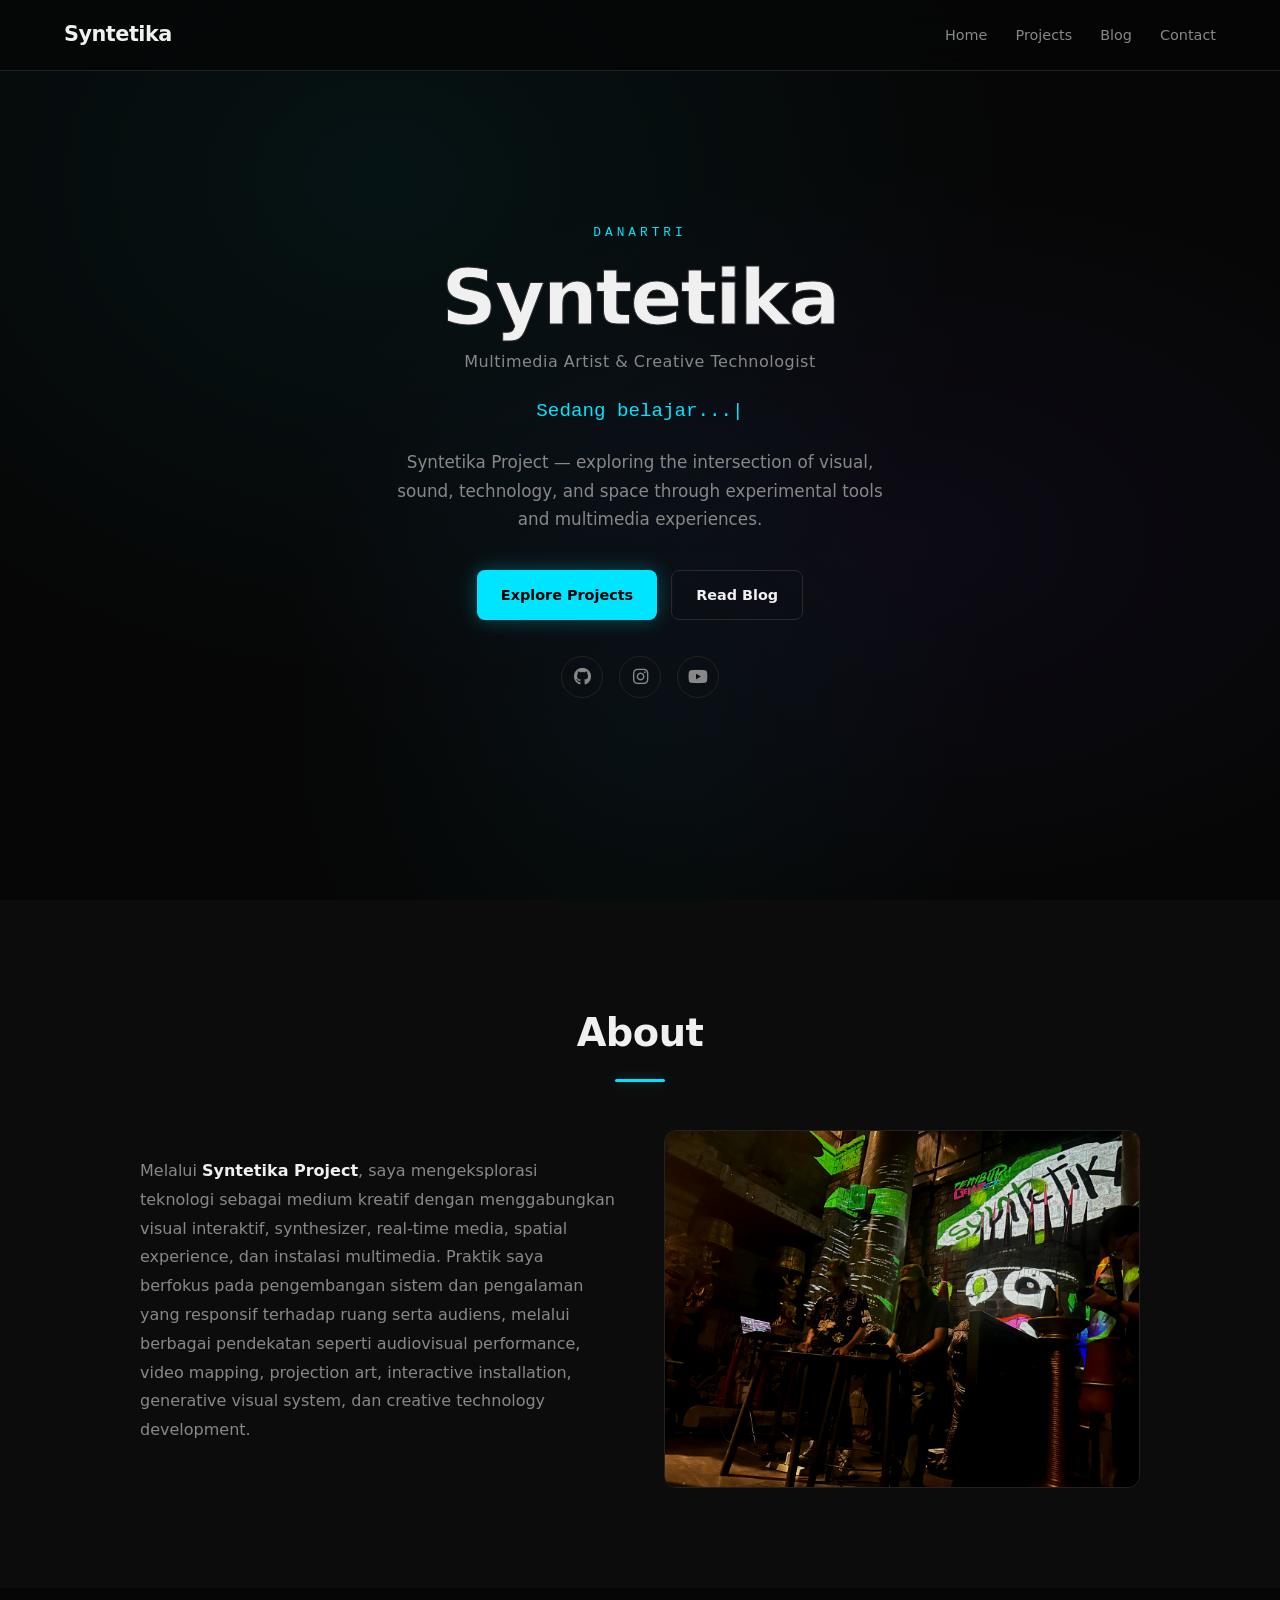
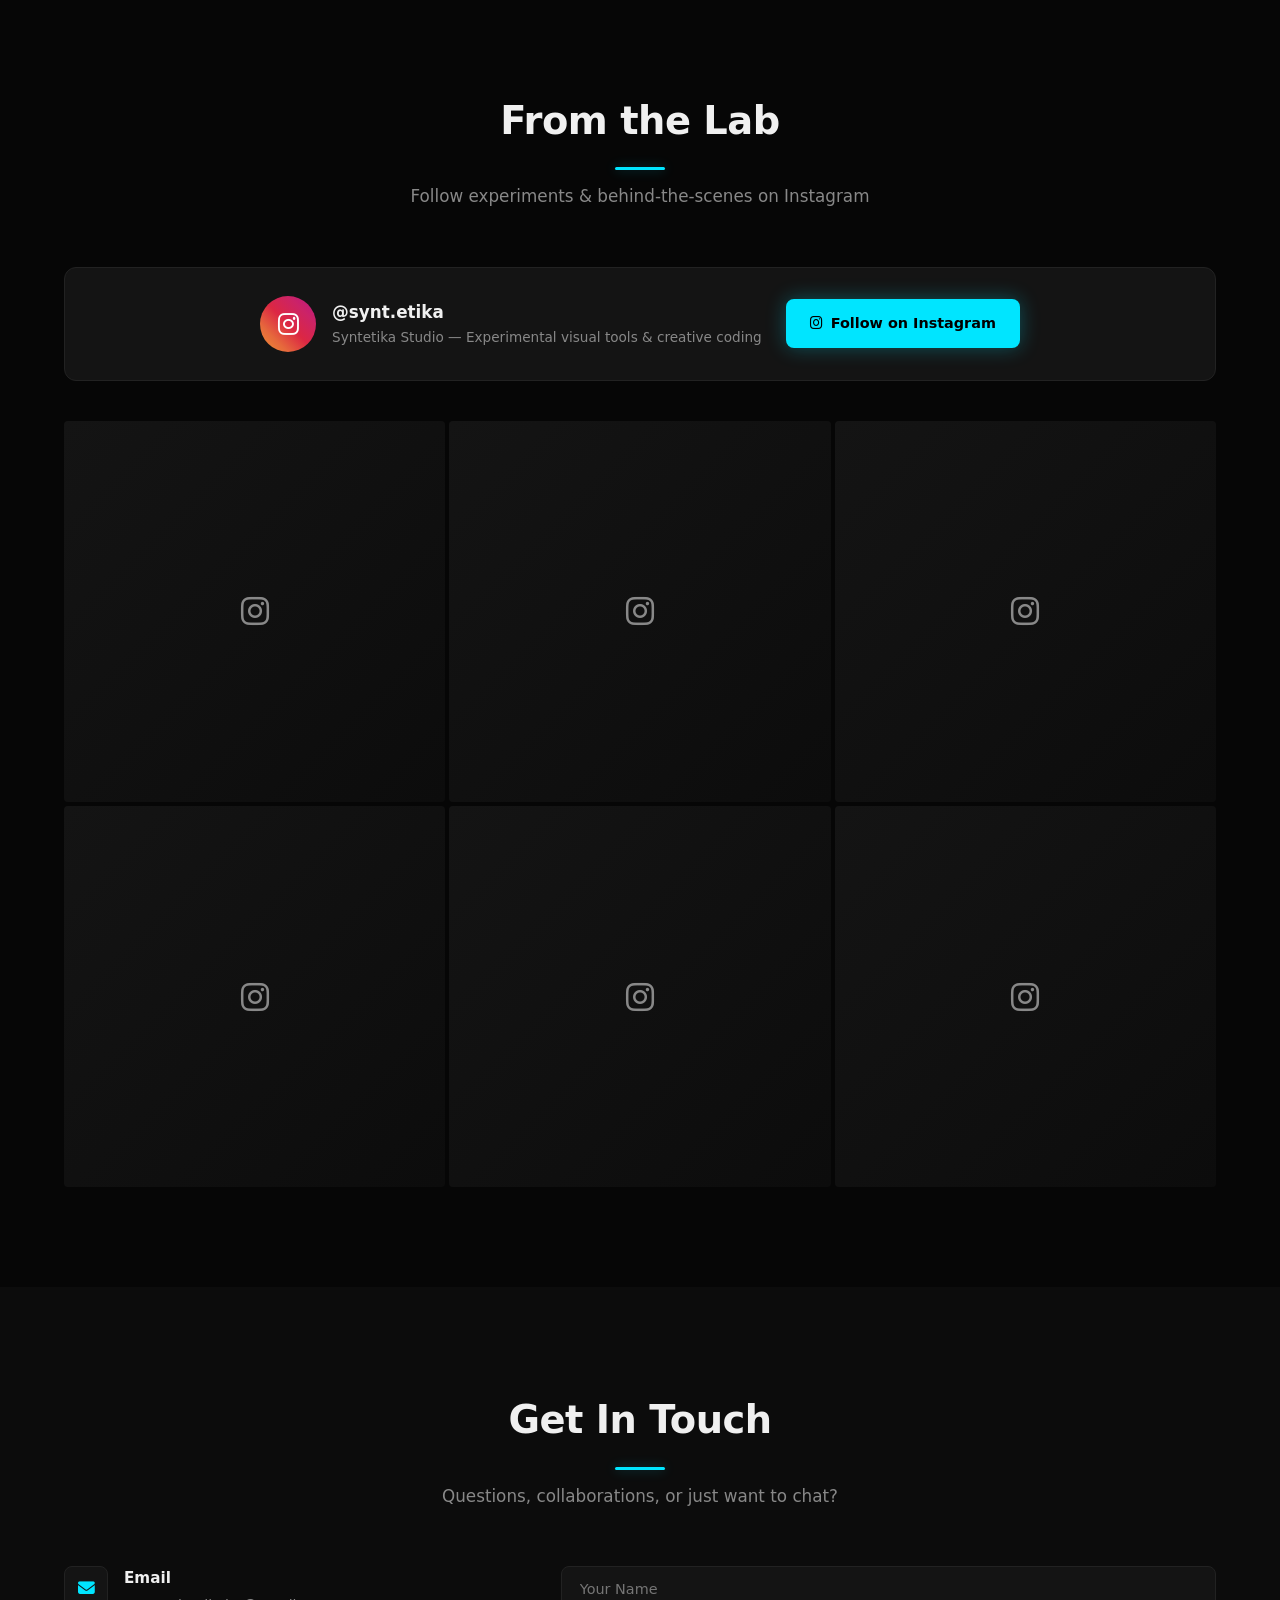
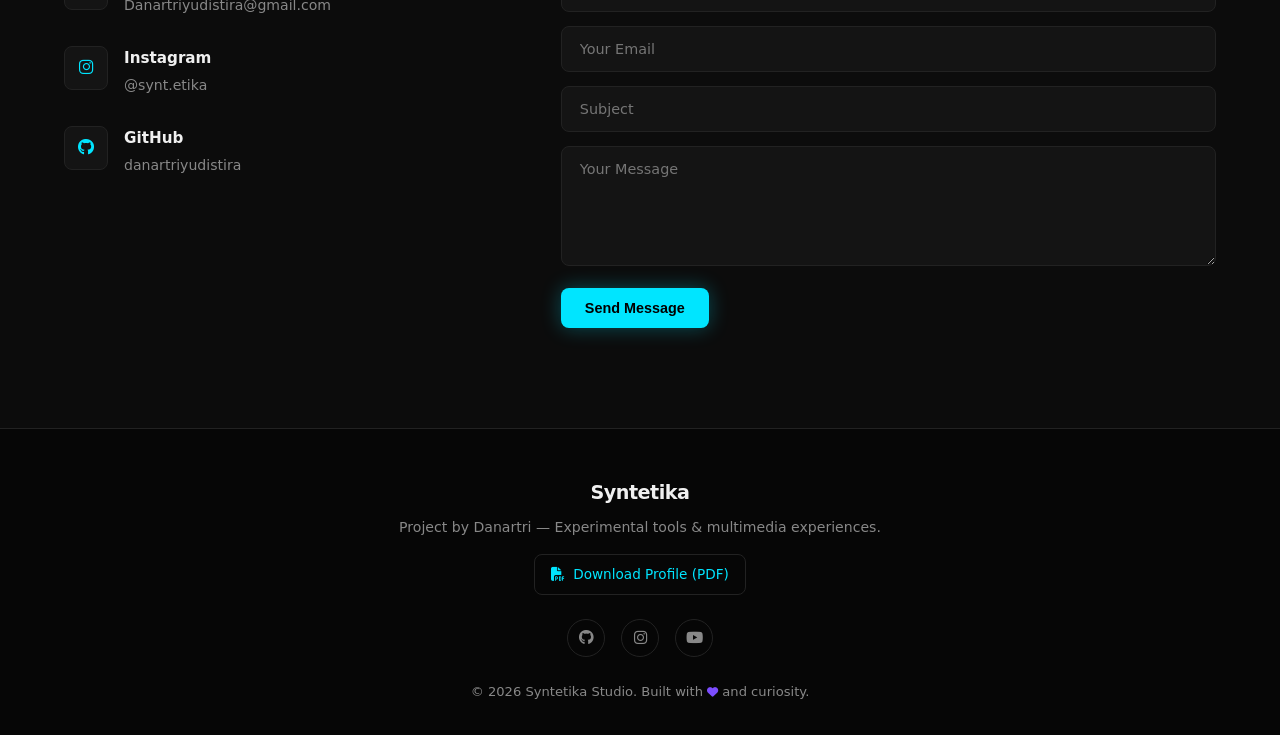
==== commit 7d201072: "Add Instagram oEmbed feed integration with fallback placeholders" ====
--- a/index.html
+++ b/index.html
@@ -182,5 +182,6 @@
     </a>
 
     <script src="js/script.js"></script>
+    <script src="js/instagram.js"></script>
 </body>
 </html>
--- a/css/style.css
+++ b/css/style.css
@@ -560,7 +560,7 @@
     align-items: center;
     justify-content: center;
     font-size: 2rem;
-    color: var(--border-light);
+    color: var(--text-secondary);
     transition: all var(--transition);
 }
 
@@ -579,6 +579,19 @@
 
 .ig-item:hover .ig-overlay { opacity: 1; }
 .ig-item:hover .ig-placeholder { transform: scale(1.05); }
+.ig-item:hover img { transform: scale(1.05); }
+
+.ig-item--loaded img {
+    width: 100%;
+    height: 100%;
+    object-fit: cover;
+    display: block;
+    transition: transform var(--transition);
+}
+
+.ig-item--fallback {
+    display: none;
+}
 
 /* ===== Contact ===== */
 .contact { background: var(--bg-secondary); }
